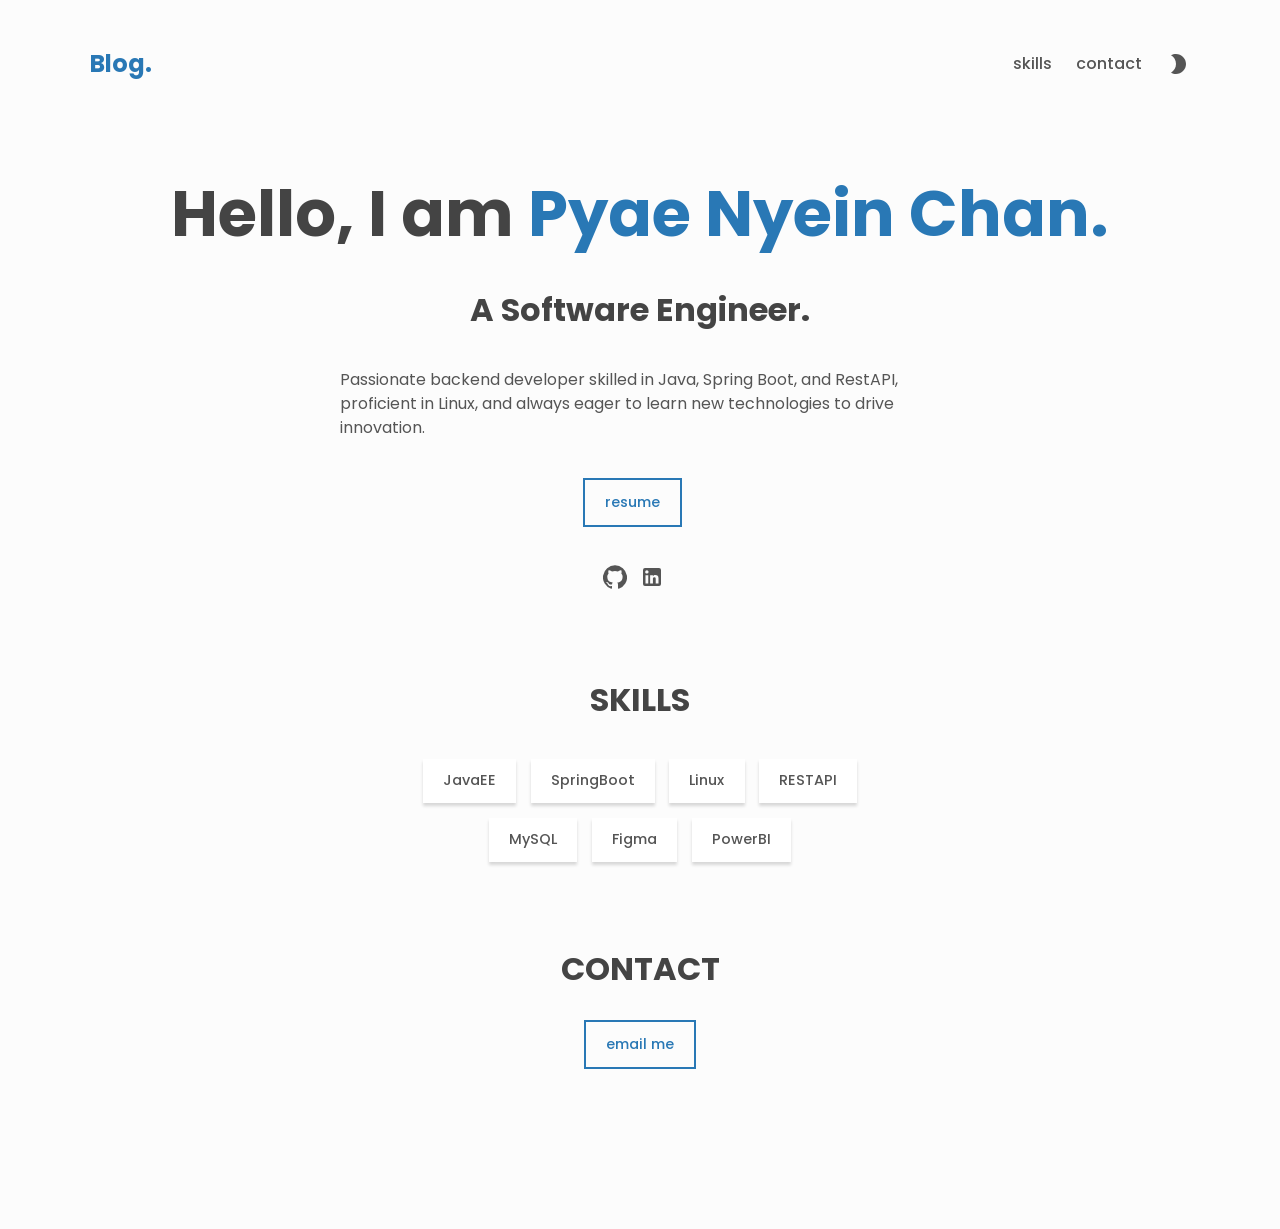
==== index.html @ 9d245ea5 "Updates" ====
<!doctype html><html lang="en"><head><meta charset="utf-8"/><meta name="viewport" content="width=device-width,initial-scale=1"/><meta name="description" content="Portfolio"/><link rel="preconnect" href="https://fonts.googleapis.com"><link rel="preconnect" href="https://fonts.gstatic.com" crossorigin><link href="https://fonts.googleapis.com/css2?family=Poppins:wght@400;500;700&display=swap" rel="stylesheet"><title>Pyae Nyein Chan</title><script defer="defer" src="/static/js/main.9ec5fd4c.js"></script><link href="/static/css/main.5bf907b4.css" rel="stylesheet"></head><body><noscript>You need to enable JavaScript to run this app.</noscript><div id="root"></div></body></html>
---- static/css/main.5bf907b4.css ----
.nav__list{display:flex;margin-right:1.5em}.nav__list-item{margin-left:1.5em}.app .nav__hamburger{display:none}.nav__theme{margin-top:.4em}@media (max-width:600px){.nav__list{align-items:center;display:none;flex-direction:column;height:100%;inset:0;justify-content:center;position:fixed;width:100%;z-index:2}.nav__list-item{margin:.5em 0}.app .nav__hamburger{display:flex;margin-left:.8em;z-index:2}}.header{height:8em;justify-content:space-between;margin:0 auto;max-width:1100px;width:95%}@media (max-width:600px){.header{height:6em}}.about{flex-direction:column;margin-top:3em}.about__name{color:var(--clr-primary)}.about__role{margin-top:1.2em}.about__desc{font-size:1rem;max-width:600px}.about__contact,.about__desc{margin-top:2.4em}.about .link--icon{margin-right:.8em}.about .btn--outline{margin-right:1em}@media (max-width:600px){.app .about{align-items:flex-start;margin-top:2em}}.project{box-shadow:var(--shadow);margin:0 auto;padding:2em;text-align:center;transition:transform .2s linear}.project:hover{transform:translateY(-7px)}.project__description{margin-top:1em}.project__stack{display:flex;flex-wrap:wrap;justify-content:center;margin:1.2em 0}.project__stack-item{color:var(--clr-fg-alt);font-size:.8rem;font-weight:500;margin:.5em}.project .link--icon{margin-left:.5em}.projects__grid{grid-gap:2em;display:grid;grid-template-columns:repeat(auto-fit,minmax(18em,1fr));margin:0 auto;max-width:1100px}.skills__list{display:flex;flex-wrap:wrap;justify-content:center;margin:0 auto;max-width:450px;width:95%}.skills__list-item{margin:.5em}.scroll-top{background-color:initial;bottom:2em;position:fixed;right:4em}@media (max-width:900px){.scroll-top{display:none}}.contact{flex-direction:column}.footer{margin-top:4em;padding:3em 0;text-align:center}.footer__link{color:var(--clr-fg);font-size:.9rem;font-weight:600}@media (max-width:600px){.footer{margin-top:3em;padding:2em}}.app{background-color:var(--clr-bg);color:var(--clr-fg);font-family:Poppins,sans-serif;line-height:1.5}.light{--clr-bg:#fcfcfc;--clr-bg-alt:#fff;--clr-fg:#555;--clr-fg-alt:#444;--clr-primary:#2978b5;--shadow:#64646f33 0px 7px 29px 0px}.dark{--clr-bg:#212123;--clr-bg-alt:#2a2f4c;--clr-fg:#fff;--clr-fg-alt:#fff;--clr-primary:#bebebe;--shadow:#00000029 0px 10px 36px 0px,#0000000f 0px 0px 0px 1px}main{margin:0 auto;max-width:1100px;width:95%}.section{margin-top:5em}.section__title{margin-bottom:1em;text-align:center;text-transform:uppercase}.center{align-items:center;display:flex}.link{padding:0 0 .3em;position:relative}.link,.link:hover{color:var(--clr-primary)}.link:before{background-color:var(--clr-primary);bottom:0;content:"";display:inline;height:.2em;position:absolute;transition:width .2s ease-in;width:0}.link:focus:before,.link:hover:before{width:100%}.link--nav{font-weight:500;text-transform:lowercase}.link--icon,.link--nav{color:var(--clr-fg)}.btn{cursor:pointer;display:block;font-size:.9rem;font-weight:500;padding:.8em 1.4em;text-transform:lowercase;transition:transform .2s ease-in-out}.btn--outline{border:2px solid var(--clr-primary);color:var(--clr-primary);overflow:hidden;position:relative;z-index:1}.btn--outline:focus,.btn--outline:hover{color:var(--clr-bg)}.btn--outline:before{background-color:var(--clr-primary);bottom:0;content:"";left:0;position:absolute;right:100%;top:0;transition:right .2s ease-in-out;z-index:-1}.btn--outline:focus:before,.btn--outline:hover:before{right:0}.btn--plain{background-color:var(--clr-bg-alt);border:0;box-shadow:0 3px 3px 0 #00000026;text-transform:none}.btn--plain:hover{transform:translateY(-4px)}.btn--icon{padding:0}.btn--icon:focus,.btn--icon:hover{color:var(--clr-primary)}.btn--icon:active{transform:translateY(-5px)}@media (max-width:600px){.section{margin-top:4em}}*{background-color:inherit;border:0;box-shadow:none;box-sizing:border-box;color:inherit;font-family:inherit;font-size:inherit;margin:0;outline:0;padding:0}html{scroll-behavior:smooth}h1,h2,h3,h4{color:var(--clr-fg-alt);line-height:1.2}h1{font-size:4rem}h2{font-size:2rem}h3{font-size:1.5rem}h4{font-size:1.3rem}ul{list-style-type:none}a{text-decoration:none}button{cursor:pointer}@media (max-width:900px){h1{font-size:2.6rem}}
/*# sourceMappingURL=main.5bf907b4.css.map*/
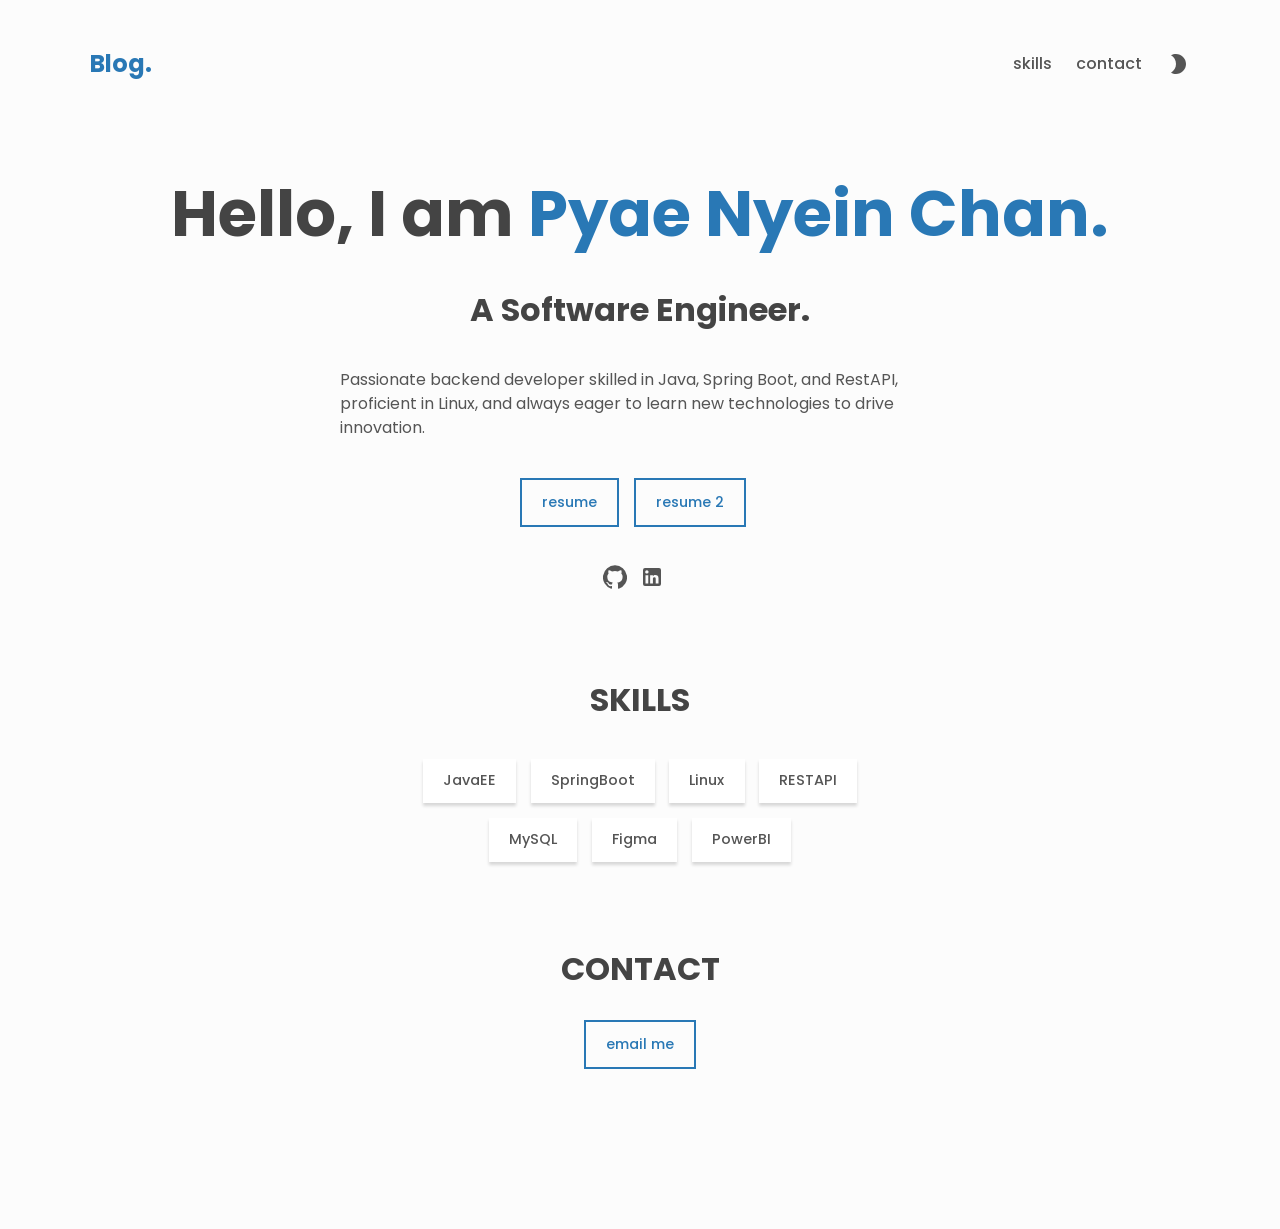
==== commit d0d70729: "Updates" ====
--- a/index.html
+++ b/index.html
@@ -1 +1 @@
-<!doctype html><html lang="en"><head><meta charset="utf-8"/><meta name="viewport" content="width=device-width,initial-scale=1"/><meta name="description" content="Portfolio"/><link rel="preconnect" href="https://fonts.googleapis.com"><link rel="preconnect" href="https://fonts.gstatic.com" crossorigin><link href="https://fonts.googleapis.com/css2?family=Poppins:wght@400;500;700&display=swap" rel="stylesheet"><title>Pyae Nyein Chan</title><script defer="defer" src="/static/js/main.9ec5fd4c.js"></script><link href="/static/css/main.5bf907b4.css" rel="stylesheet"></head><body><noscript>You need to enable JavaScript to run this app.</noscript><div id="root"></div></body></html>+<!doctype html><html lang="en"><head><meta charset="utf-8"/><meta name="viewport" content="width=device-width,initial-scale=1"/><meta name="description" content="Portfolio"/><link rel="preconnect" href="https://fonts.googleapis.com"><link rel="preconnect" href="https://fonts.gstatic.com" crossorigin><link href="https://fonts.googleapis.com/css2?family=Poppins:wght@400;500;700&display=swap" rel="stylesheet"><title>Pyae Nyein Chan</title><script defer="defer" src="/static/js/main.dd4f4005.js"></script><link href="/static/css/main.5bf907b4.css" rel="stylesheet"></head><body><noscript>You need to enable JavaScript to run this app.</noscript><div id="root"></div></body></html>
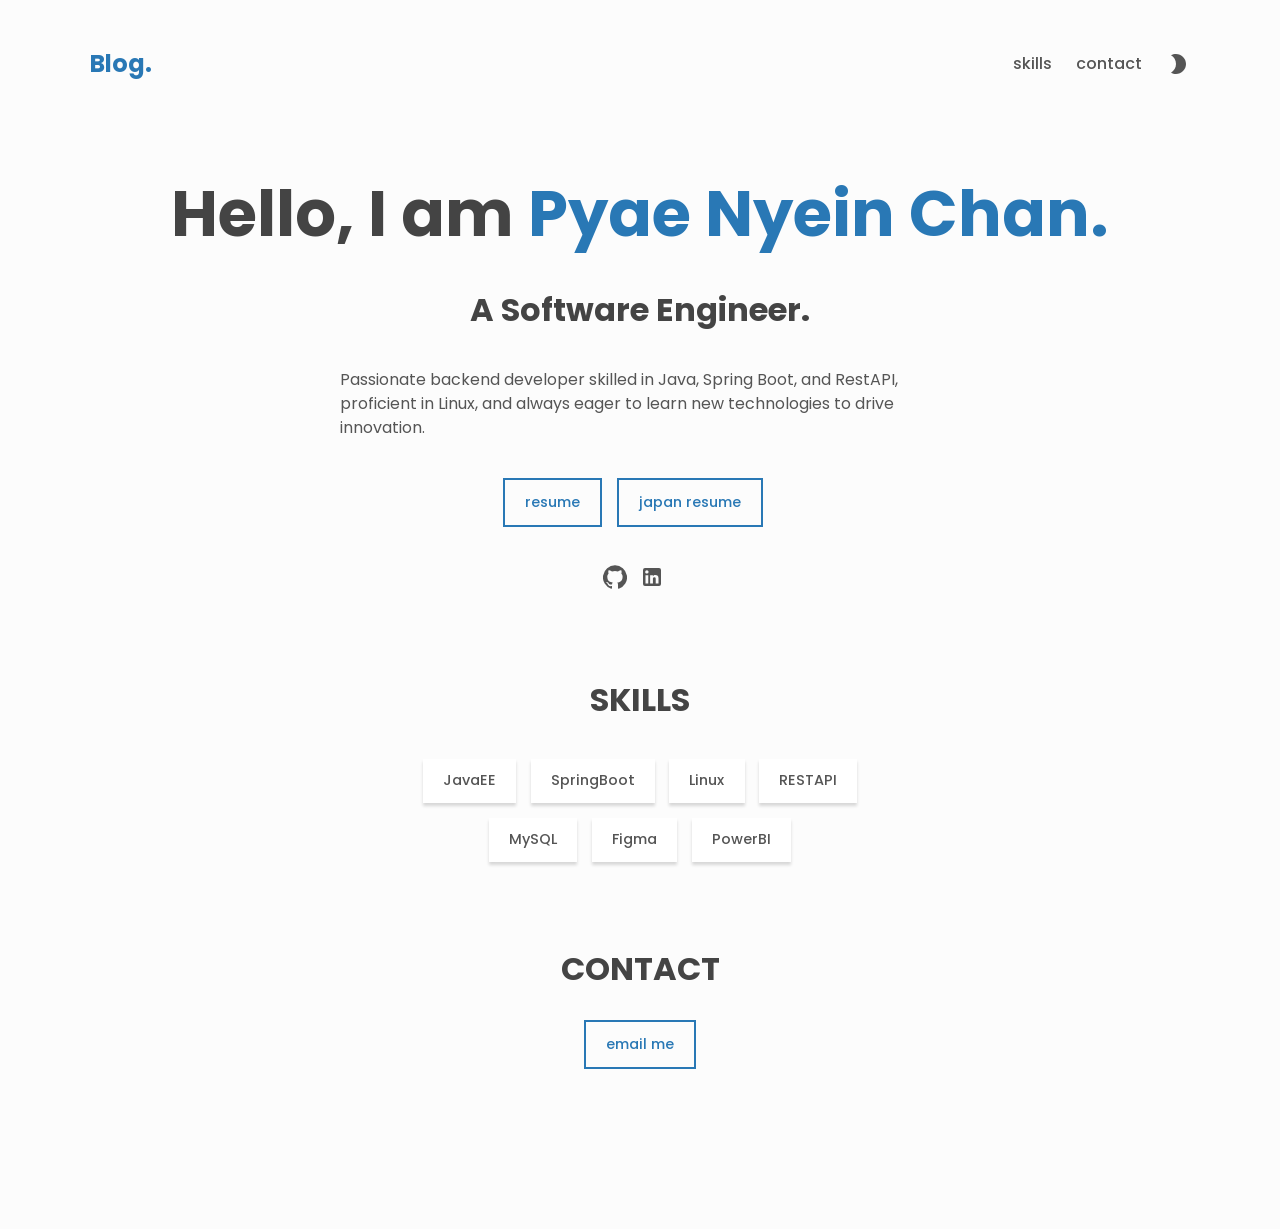
==== commit e61d93dd: "Updates" ====
--- a/index.html
+++ b/index.html
@@ -1 +1 @@
-<!doctype html><html lang="en"><head><meta charset="utf-8"/><meta name="viewport" content="width=device-width,initial-scale=1"/><meta name="description" content="Portfolio"/><link rel="preconnect" href="https://fonts.googleapis.com"><link rel="preconnect" href="https://fonts.gstatic.com" crossorigin><link href="https://fonts.googleapis.com/css2?family=Poppins:wght@400;500;700&display=swap" rel="stylesheet"><title>Pyae Nyein Chan</title><script defer="defer" src="/static/js/main.dd4f4005.js"></script><link href="/static/css/main.5bf907b4.css" rel="stylesheet"></head><body><noscript>You need to enable JavaScript to run this app.</noscript><div id="root"></div></body></html>+<!doctype html><html lang="en"><head><meta charset="utf-8"/><meta name="viewport" content="width=device-width,initial-scale=1"/><meta name="description" content="Portfolio"/><link rel="preconnect" href="https://fonts.googleapis.com"><link rel="preconnect" href="https://fonts.gstatic.com" crossorigin><link href="https://fonts.googleapis.com/css2?family=Poppins:wght@400;500;700&display=swap" rel="stylesheet"><title>Pyae Nyein Chan</title><script defer="defer" src="/static/js/main.c9d7d232.js"></script><link href="/static/css/main.5bf907b4.css" rel="stylesheet"></head><body><noscript>You need to enable JavaScript to run this app.</noscript><div id="root"></div></body></html>
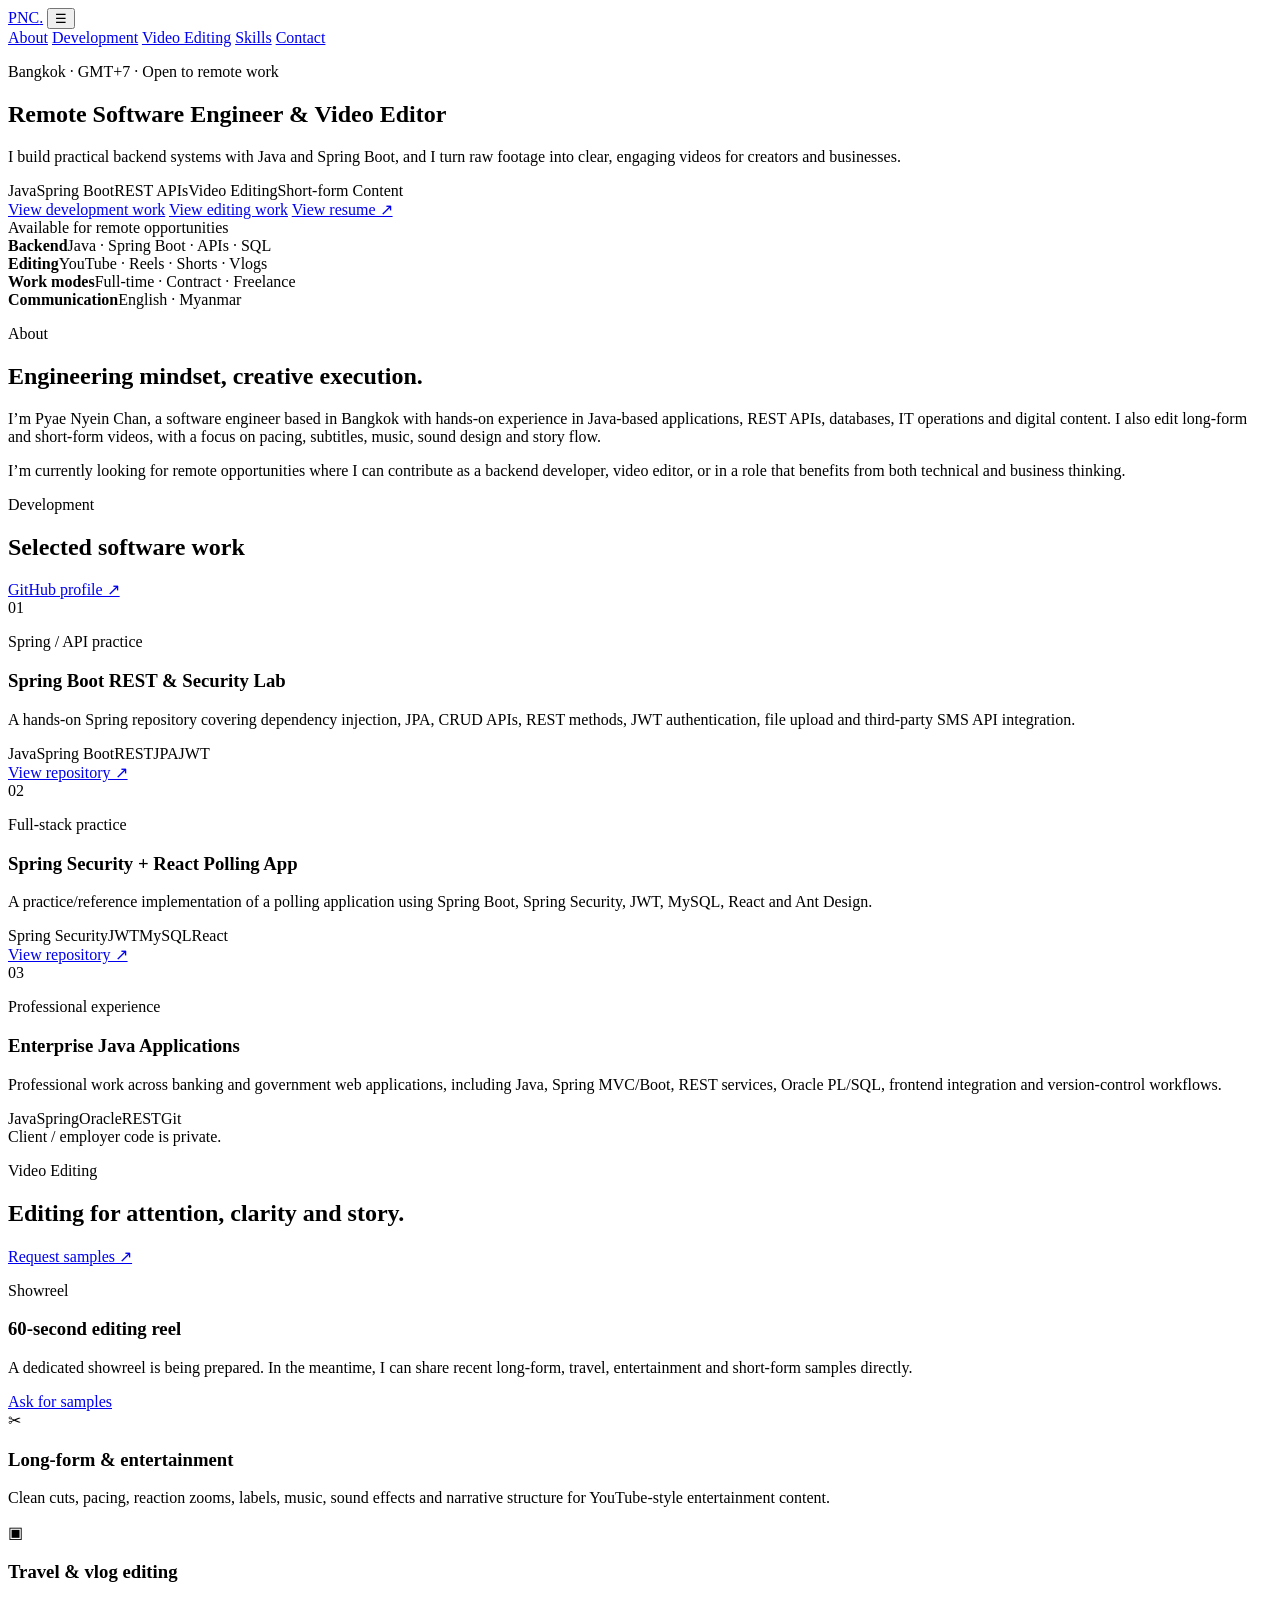
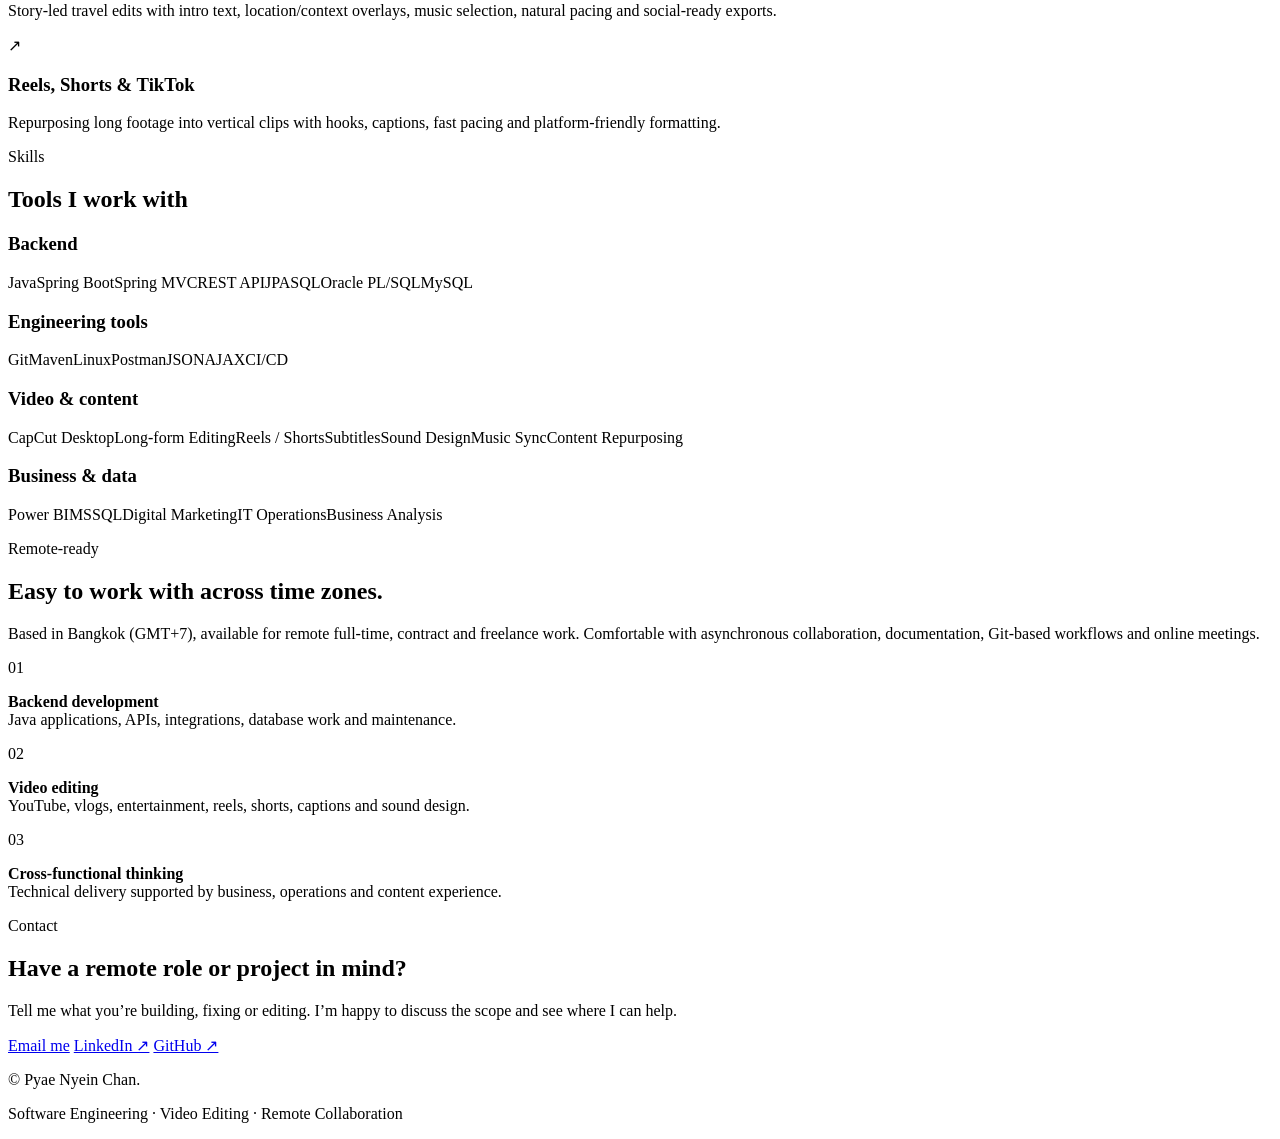
==== commit d6054928: "Build Portfolio V2 structure" ====
--- a/index.html
+++ b/index.html
@@ -1 +1,233 @@
-<!doctype html><html lang="en"><head><meta charset="utf-8"/><meta name="viewport" content="width=device-width,initial-scale=1"/><meta name="description" content="Portfolio"/><link rel="preconnect" href="https://fonts.googleapis.com"><link rel="preconnect" href="https://fonts.gstatic.com" crossorigin><link href="https://fonts.googleapis.com/css2?family=Poppins:wght@400;500;700&display=swap" rel="stylesheet"><title>Pyae Nyein Chan</title><script defer="defer" src="/static/js/main.c9d7d232.js"></script><link href="/static/css/main.5bf907b4.css" rel="stylesheet"></head><body><noscript>You need to enable JavaScript to run this app.</noscript><div id="root"></div></body></html>+<!doctype html>
+<html lang="en">
+<head>
+  <meta charset="utf-8" />
+  <meta name="viewport" content="width=device-width, initial-scale=1" />
+  <meta name="theme-color" content="#0b1020" />
+  <meta name="description" content="Pyae Nyein Chan — Remote Software Engineer and Video Editor specializing in Java, Spring Boot, REST APIs, backend development, YouTube videos, reels and short-form content." />
+  <meta name="keywords" content="Pyae Nyein Chan, Java Developer, Spring Boot, REST API, Backend Developer, Video Editor, Remote Software Engineer, Bangkok" />
+  <meta name="author" content="Pyae Nyein Chan" />
+  <meta property="og:title" content="Pyae Nyein Chan | Remote Software Engineer & Video Editor" />
+  <meta property="og:description" content="Java, Spring Boot, REST APIs and video editing for remote teams, businesses and creators." />
+  <meta property="og:type" content="website" />
+  <meta property="og:url" content="https://pyaenyeinchan.github.io/" />
+  <meta name="twitter:card" content="summary" />
+  <title>Pyae Nyein Chan | Software Engineer & Video Editor</title>
+  <link rel="preconnect" href="https://fonts.googleapis.com" />
+  <link rel="preconnect" href="https://fonts.gstatic.com" crossorigin />
+  <link href="https://fonts.googleapis.com/css2?family=Inter:wght@400;500;600;700;800&display=swap" rel="stylesheet" />
+  <link rel="stylesheet" href="styles.css" />
+  <script type="application/ld+json">
+  {
+    "@context": "https://schema.org",
+    "@type": "Person",
+    "name": "Pyae Nyein Chan",
+    "url": "https://pyaenyeinchan.github.io/",
+    "jobTitle": "Software Engineer and Video Editor",
+    "sameAs": [
+      "https://www.linkedin.com/in/pyaenyeinchan",
+      "https://github.com/pyaenyeinchan"
+    ],
+    "knowsAbout": ["Java", "Spring Boot", "REST API", "Backend Development", "Video Editing"]
+  }
+  </script>
+</head>
+<body>
+  <header class="site-header">
+    <div class="container nav-wrap">
+      <a class="brand" href="#top" aria-label="Pyae Nyein Chan home">PNC<span>.</span></a>
+      <button class="menu-button" id="menuButton" aria-label="Open navigation" aria-expanded="false">☰</button>
+      <nav class="nav" id="nav">
+        <a href="#about">About</a>
+        <a href="#development">Development</a>
+        <a href="#video">Video Editing</a>
+        <a href="#skills">Skills</a>
+        <a href="#contact">Contact</a>
+      </nav>
+    </div>
+  </header>
+
+  <main id="top">
+    <section class="hero section">
+      <div class="container hero-grid">
+        <div>
+          <p class="eyebrow">Bangkok · GMT+7 · Open to remote work</p>
+          <h1>Remote Software Engineer <span>&amp; Video Editor</span></h1>
+          <p class="hero-copy">I build practical backend systems with Java and Spring Boot, and I turn raw footage into clear, engaging videos for creators and businesses.</p>
+          <div class="hero-tags" aria-label="Core skills">
+            <span>Java</span><span>Spring Boot</span><span>REST APIs</span><span>Video Editing</span><span>Short-form Content</span>
+          </div>
+          <div class="actions">
+            <a class="btn btn-primary" href="#development">View development work</a>
+            <a class="btn btn-secondary" href="#video">View editing work</a>
+            <a class="btn btn-ghost" href="https://drive.google.com/file/d/1lWsnVQkc0dDXH1TyvcfVsd8T-9ua2sts/view?usp=sharing" target="_blank" rel="noreferrer">View resume ↗</a>
+          </div>
+        </div>
+        <aside class="hero-card" aria-label="Availability summary">
+          <div class="status"><span class="status-dot"></span> Available for remote opportunities</div>
+          <div class="metric"><strong>Backend</strong><span>Java · Spring Boot · APIs · SQL</span></div>
+          <div class="metric"><strong>Editing</strong><span>YouTube · Reels · Shorts · Vlogs</span></div>
+          <div class="metric"><strong>Work modes</strong><span>Full-time · Contract · Freelance</span></div>
+          <div class="metric"><strong>Communication</strong><span>English · Myanmar</span></div>
+        </aside>
+      </div>
+    </section>
+
+    <section class="section" id="about">
+      <div class="container split">
+        <div>
+          <p class="section-kicker">About</p>
+          <h2>Engineering mindset, creative execution.</h2>
+        </div>
+        <div class="prose">
+          <p>I’m Pyae Nyein Chan, a software engineer based in Bangkok with hands-on experience in Java-based applications, REST APIs, databases, IT operations and digital content. I also edit long-form and short-form videos, with a focus on pacing, subtitles, music, sound design and story flow.</p>
+          <p>I’m currently looking for remote opportunities where I can contribute as a backend developer, video editor, or in a role that benefits from both technical and business thinking.</p>
+        </div>
+      </div>
+    </section>
+
+    <section class="section section-alt" id="development">
+      <div class="container">
+        <div class="section-head">
+          <div>
+            <p class="section-kicker">Development</p>
+            <h2>Selected software work</h2>
+          </div>
+          <a class="text-link" href="https://github.com/pyaenyeinchan" target="_blank" rel="noreferrer">GitHub profile ↗</a>
+        </div>
+        <div class="cards cards-3">
+          <article class="card project-card">
+            <div class="card-number">01</div>
+            <p class="card-label">Spring / API practice</p>
+            <h3>Spring Boot REST & Security Lab</h3>
+            <p>A hands-on Spring repository covering dependency injection, JPA, CRUD APIs, REST methods, JWT authentication, file upload and third-party SMS API integration.</p>
+            <div class="chips"><span>Java</span><span>Spring Boot</span><span>REST</span><span>JPA</span><span>JWT</span></div>
+            <a class="card-link" href="https://github.com/PyaeNyeinChan/WFH_Springproject" target="_blank" rel="noreferrer">View repository ↗</a>
+          </article>
+
+          <article class="card project-card">
+            <div class="card-number">02</div>
+            <p class="card-label">Full-stack practice</p>
+            <h3>Spring Security + React Polling App</h3>
+            <p>A practice/reference implementation of a polling application using Spring Boot, Spring Security, JWT, MySQL, React and Ant Design.</p>
+            <div class="chips"><span>Spring Security</span><span>JWT</span><span>MySQL</span><span>React</span></div>
+            <a class="card-link" href="https://github.com/PyaeNyeinChan/spring-security-react-ant-design-polls-app" target="_blank" rel="noreferrer">View repository ↗</a>
+          </article>
+
+          <article class="card project-card featured-card">
+            <div class="card-number">03</div>
+            <p class="card-label">Professional experience</p>
+            <h3>Enterprise Java Applications</h3>
+            <p>Professional work across banking and government web applications, including Java, Spring MVC/Boot, REST services, Oracle PL/SQL, frontend integration and version-control workflows.</p>
+            <div class="chips"><span>Java</span><span>Spring</span><span>Oracle</span><span>REST</span><span>Git</span></div>
+            <span class="card-note">Client / employer code is private.</span>
+          </article>
+        </div>
+      </div>
+    </section>
+
+    <section class="section" id="video">
+      <div class="container">
+        <div class="section-head">
+          <div>
+            <p class="section-kicker">Video Editing</p>
+            <h2>Editing for attention, clarity and story.</h2>
+          </div>
+          <a class="text-link" href="mailto:pyaenyeinchan97@mail.com?subject=Video%20Editing%20Samples">Request samples ↗</a>
+        </div>
+
+        <div class="showreel-banner">
+          <div>
+            <p class="card-label">Showreel</p>
+            <h3>60-second editing reel</h3>
+            <p>A dedicated showreel is being prepared. In the meantime, I can share recent long-form, travel, entertainment and short-form samples directly.</p>
+          </div>
+          <a class="btn btn-secondary" href="mailto:pyaenyeinchan97@mail.com?subject=Showreel%20Request">Ask for samples</a>
+        </div>
+
+        <div class="cards cards-3 video-cards">
+          <article class="card">
+            <div class="icon-box">✂</div>
+            <h3>Long-form & entertainment</h3>
+            <p>Clean cuts, pacing, reaction zooms, labels, music, sound effects and narrative structure for YouTube-style entertainment content.</p>
+          </article>
+          <article class="card">
+            <div class="icon-box">▣</div>
+            <h3>Travel & vlog editing</h3>
+            <p>Story-led travel edits with intro text, location/context overlays, music selection, natural pacing and social-ready exports.</p>
+          </article>
+          <article class="card">
+            <div class="icon-box">↗</div>
+            <h3>Reels, Shorts & TikTok</h3>
+            <p>Repurposing long footage into vertical clips with hooks, captions, fast pacing and platform-friendly formatting.</p>
+          </article>
+        </div>
+      </div>
+    </section>
+
+    <section class="section section-alt" id="skills">
+      <div class="container">
+        <p class="section-kicker">Skills</p>
+        <h2>Tools I work with</h2>
+        <div class="skill-grid">
+          <div class="skill-group">
+            <h3>Backend</h3>
+            <div class="skill-list"><span>Java</span><span>Spring Boot</span><span>Spring MVC</span><span>REST API</span><span>JPA</span><span>SQL</span><span>Oracle PL/SQL</span><span>MySQL</span></div>
+          </div>
+          <div class="skill-group">
+            <h3>Engineering tools</h3>
+            <div class="skill-list"><span>Git</span><span>Maven</span><span>Linux</span><span>Postman</span><span>JSON</span><span>AJAX</span><span>CI/CD</span></div>
+          </div>
+          <div class="skill-group">
+            <h3>Video & content</h3>
+            <div class="skill-list"><span>CapCut Desktop</span><span>Long-form Editing</span><span>Reels / Shorts</span><span>Subtitles</span><span>Sound Design</span><span>Music Sync</span><span>Content Repurposing</span></div>
+          </div>
+          <div class="skill-group">
+            <h3>Business & data</h3>
+            <div class="skill-list"><span>Power BI</span><span>MSSQL</span><span>Digital Marketing</span><span>IT Operations</span><span>Business Analysis</span></div>
+          </div>
+        </div>
+      </div>
+    </section>
+
+    <section class="section" id="remote">
+      <div class="container remote-panel">
+        <div>
+          <p class="section-kicker">Remote-ready</p>
+          <h2>Easy to work with across time zones.</h2>
+          <p>Based in Bangkok (GMT+7), available for remote full-time, contract and freelance work. Comfortable with asynchronous collaboration, documentation, Git-based workflows and online meetings.</p>
+        </div>
+        <div class="remote-list">
+          <div><span>01</span><p><strong>Backend development</strong><br />Java applications, APIs, integrations, database work and maintenance.</p></div>
+          <div><span>02</span><p><strong>Video editing</strong><br />YouTube, vlogs, entertainment, reels, shorts, captions and sound design.</p></div>
+          <div><span>03</span><p><strong>Cross-functional thinking</strong><br />Technical delivery supported by business, operations and content experience.</p></div>
+        </div>
+      </div>
+    </section>
+
+    <section class="section contact-section" id="contact">
+      <div class="container contact-wrap">
+        <div>
+          <p class="section-kicker">Contact</p>
+          <h2>Have a remote role or project in mind?</h2>
+          <p>Tell me what you’re building, fixing or editing. I’m happy to discuss the scope and see where I can help.</p>
+        </div>
+        <div class="contact-actions">
+          <a class="btn btn-primary" href="mailto:pyaenyeinchan97@mail.com">Email me</a>
+          <a class="btn btn-secondary" href="https://www.linkedin.com/in/pyaenyeinchan" target="_blank" rel="noreferrer">LinkedIn ↗</a>
+          <a class="btn btn-secondary" href="https://github.com/pyaenyeinchan" target="_blank" rel="noreferrer">GitHub ↗</a>
+        </div>
+      </div>
+    </section>
+  </main>
+
+  <footer>
+    <div class="container footer-wrap">
+      <p>© <span id="year"></span> Pyae Nyein Chan.</p>
+      <p>Software Engineering · Video Editing · Remote Collaboration</p>
+    </div>
+  </footer>
+
+  <script src="script.js"></script>
+</body>
+</html>
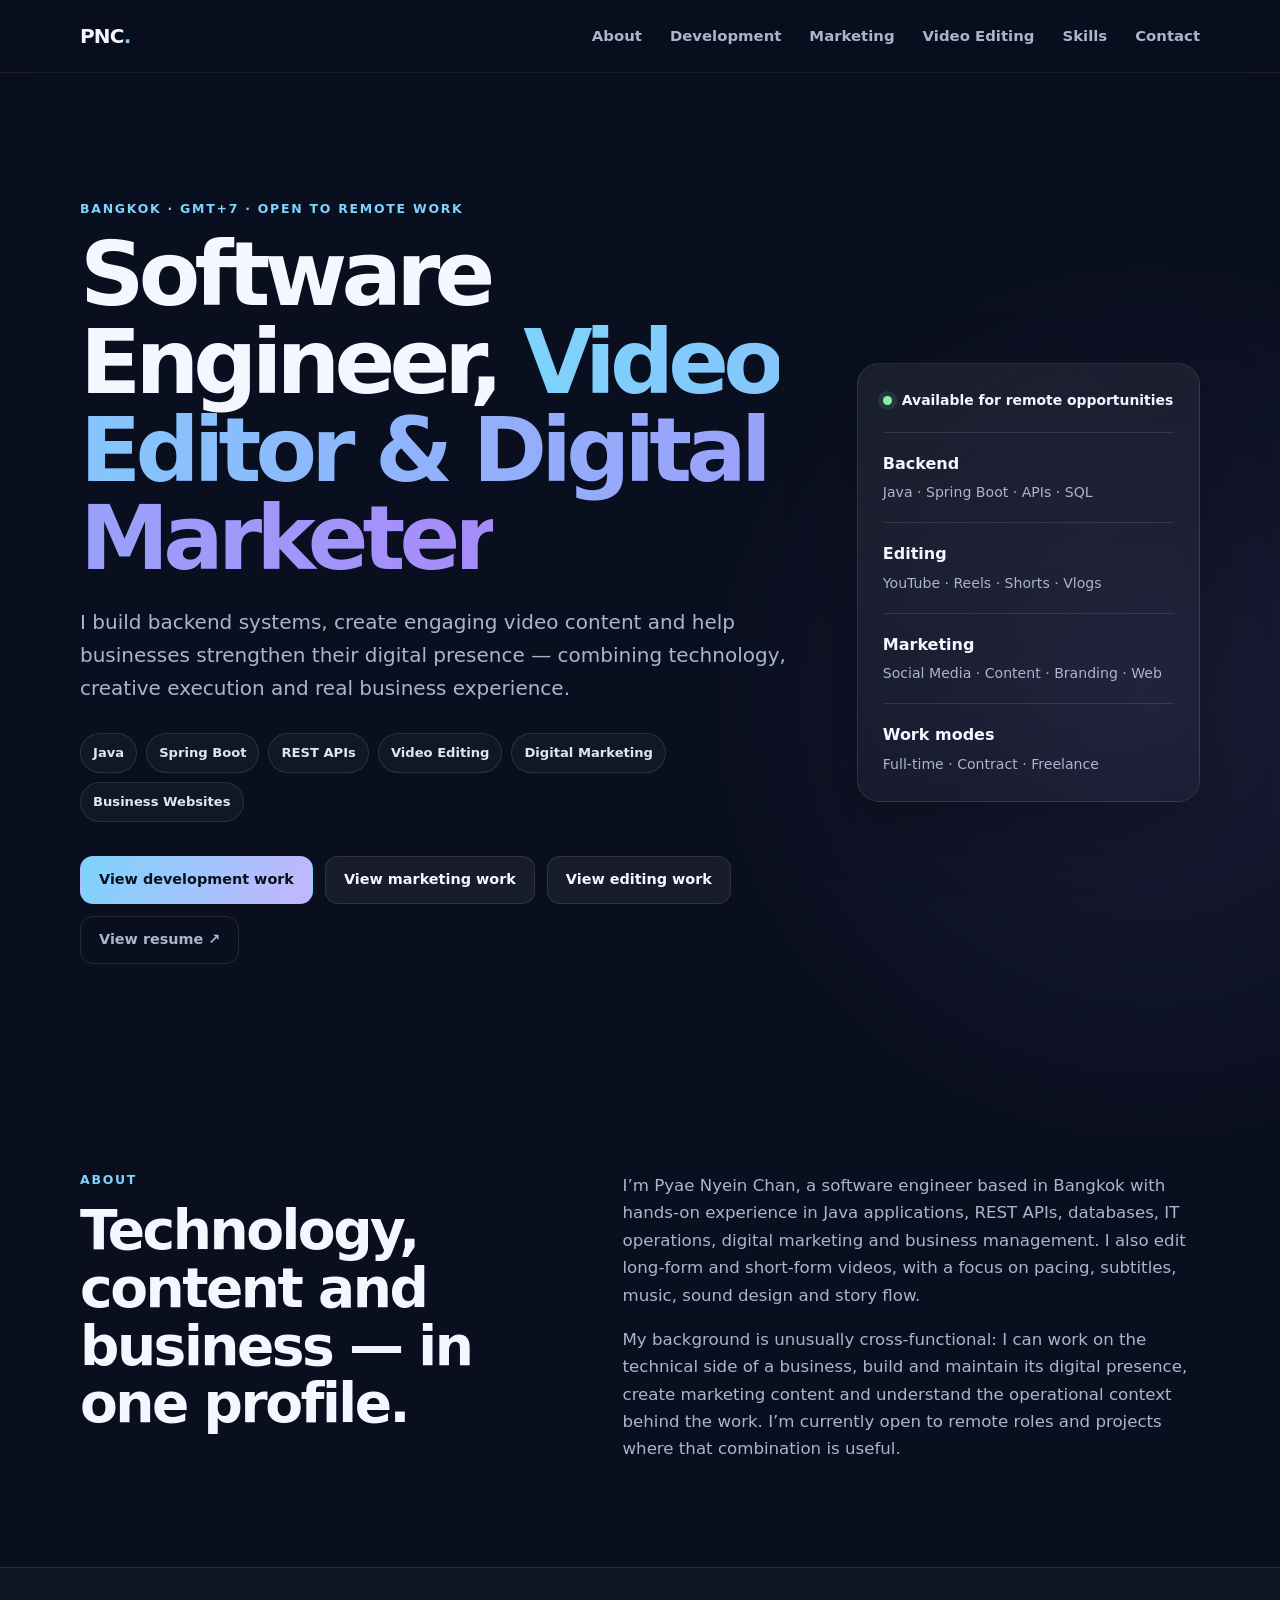
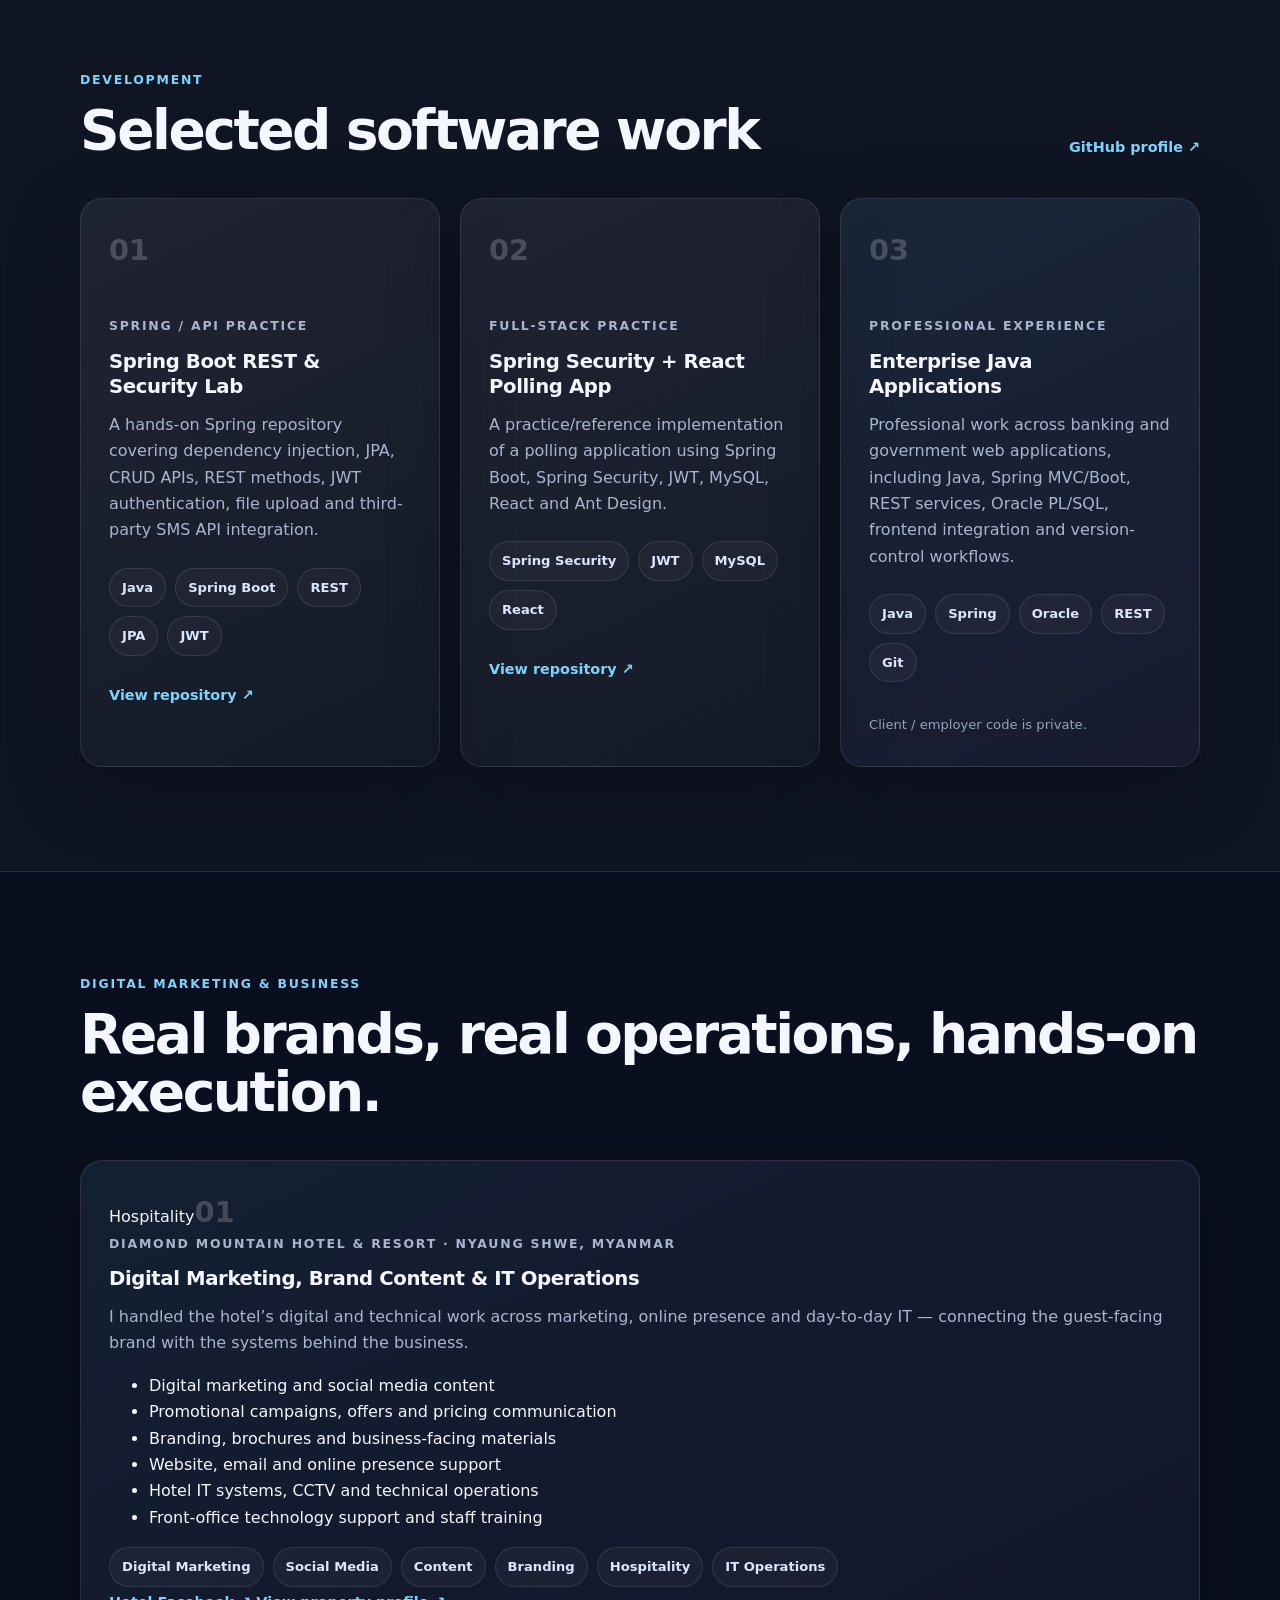
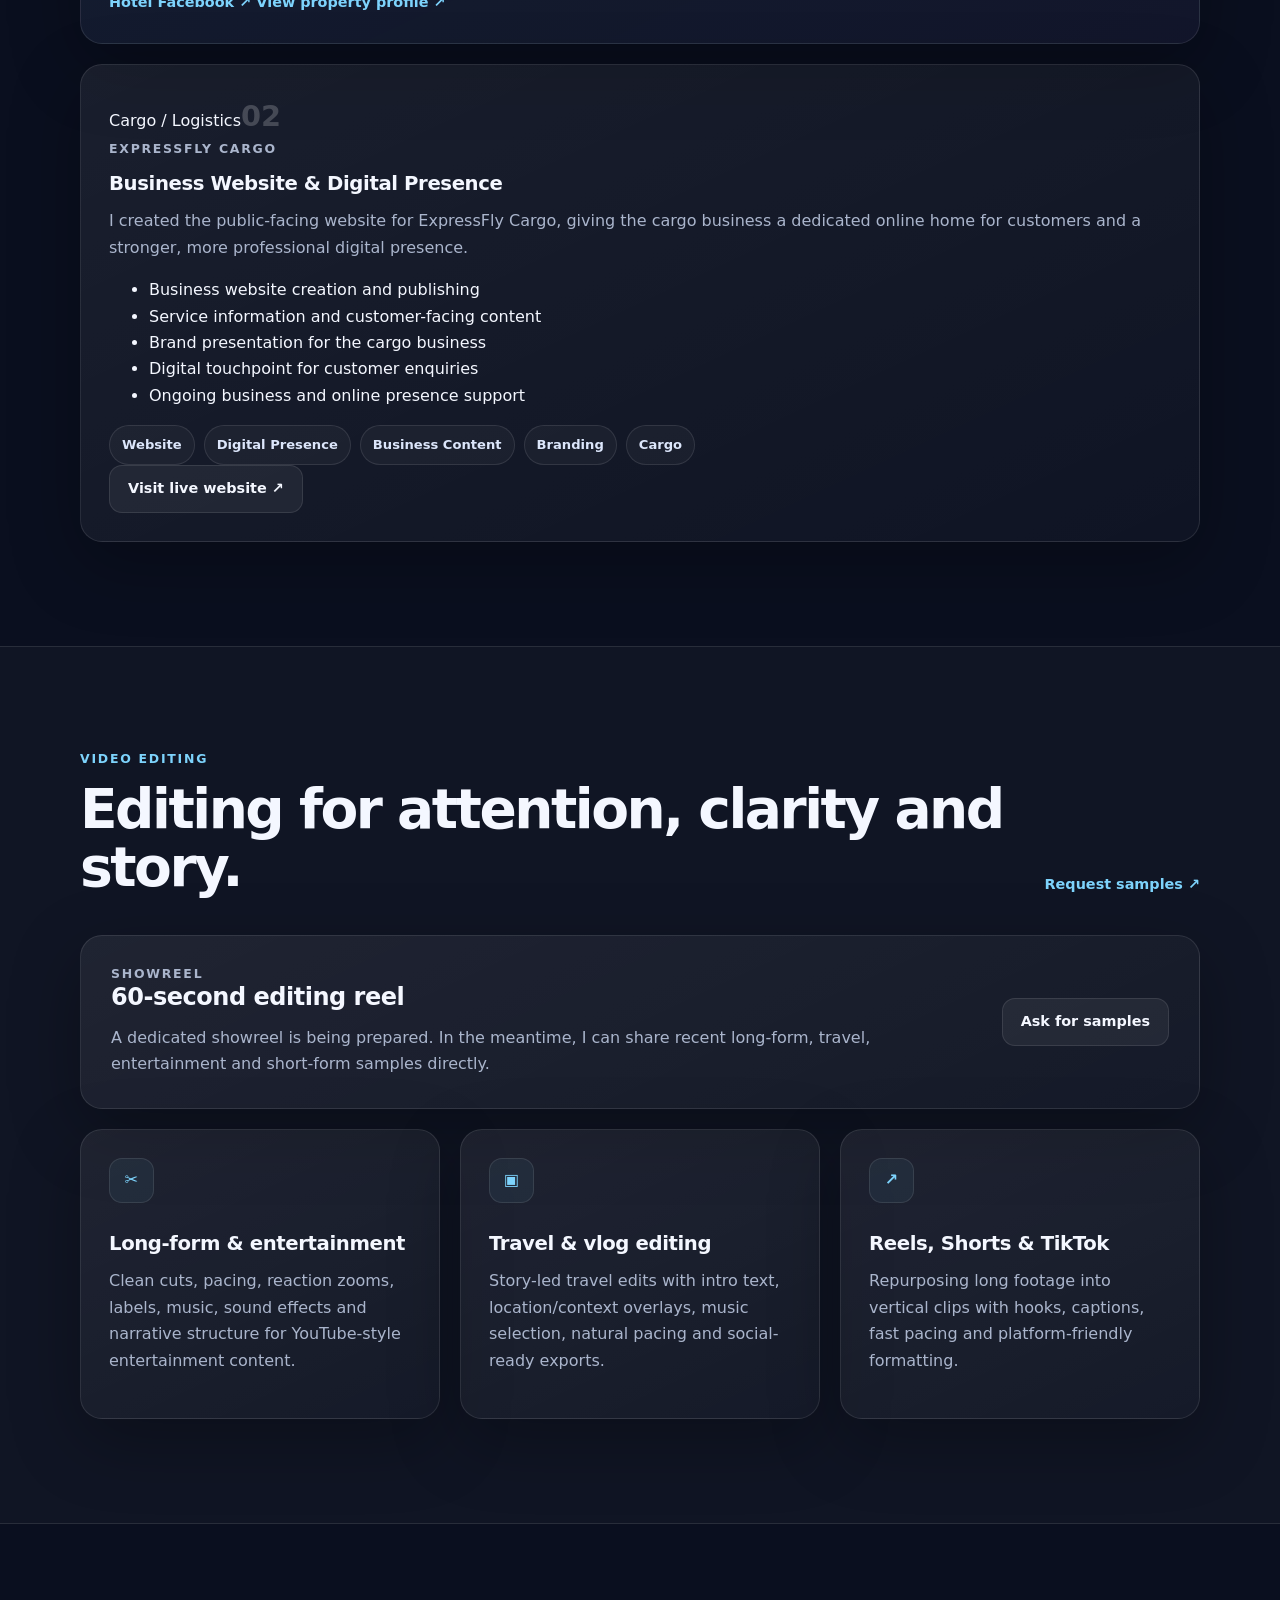
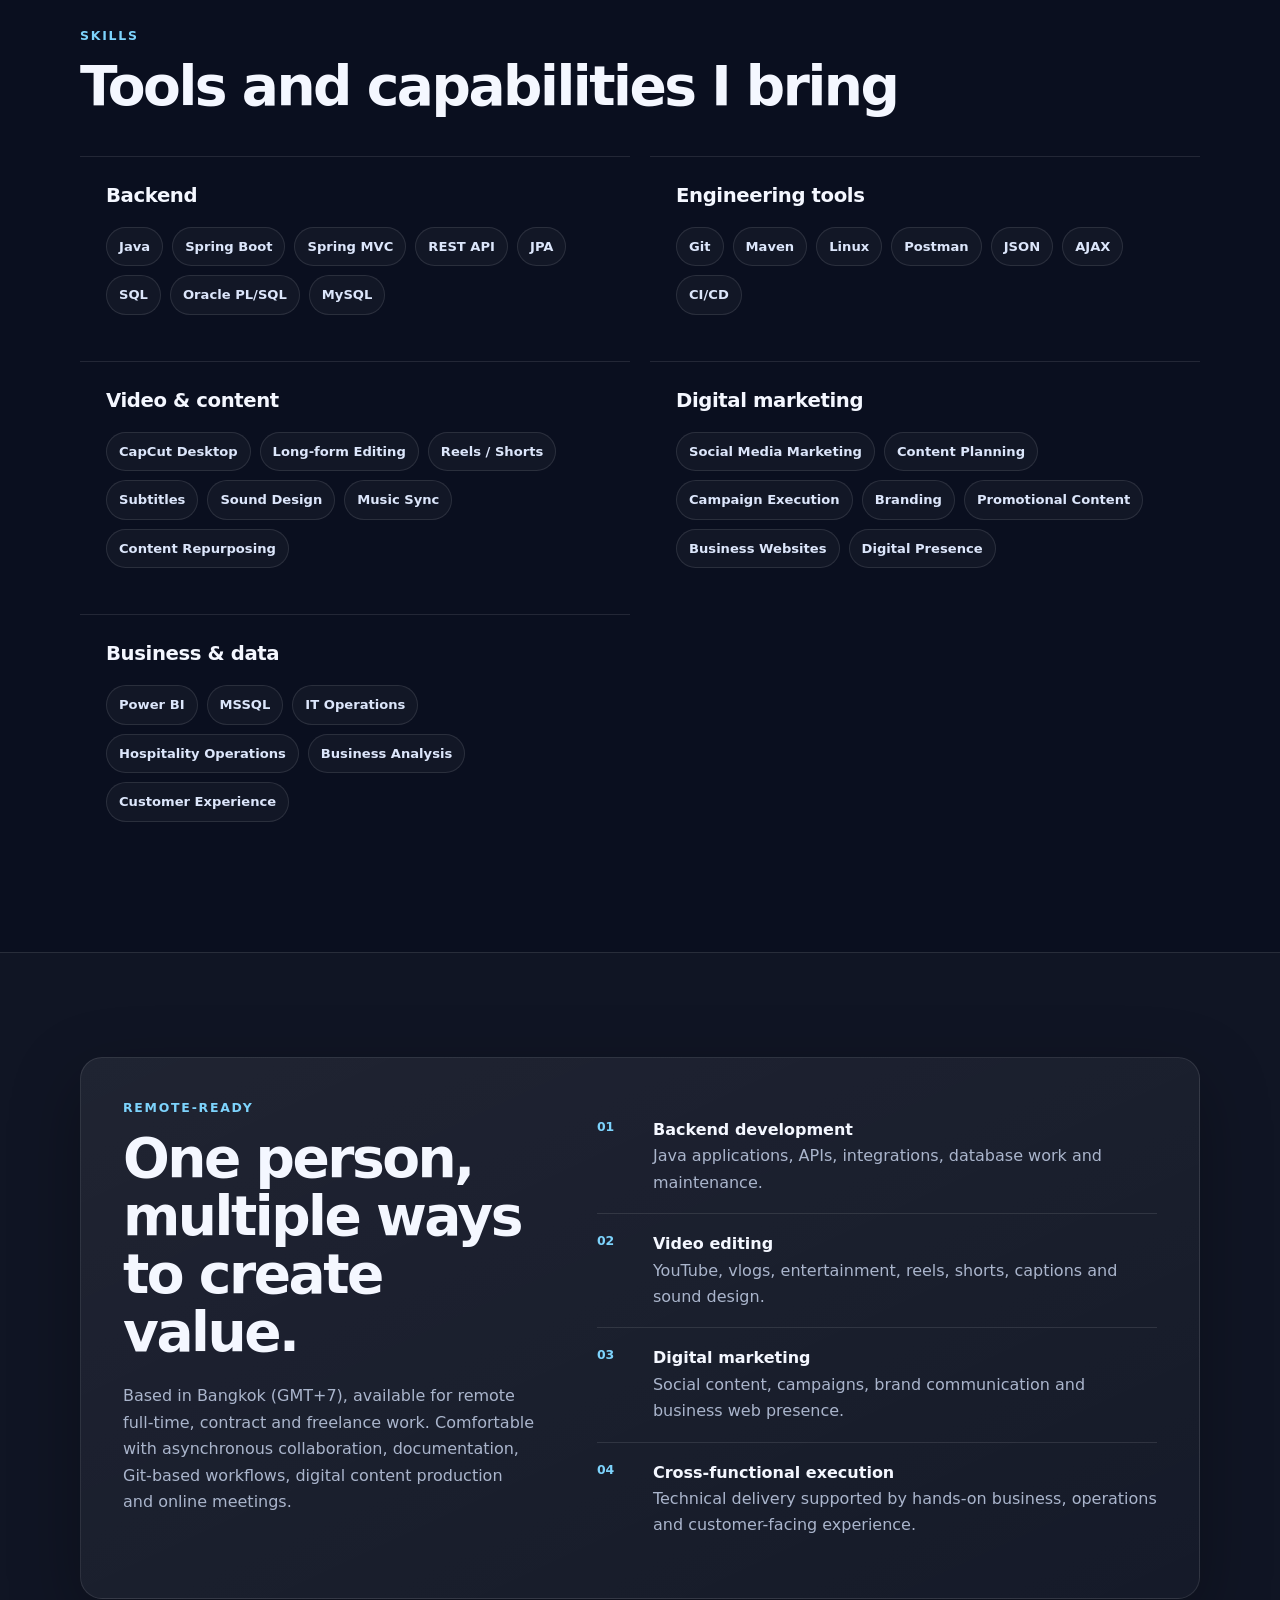
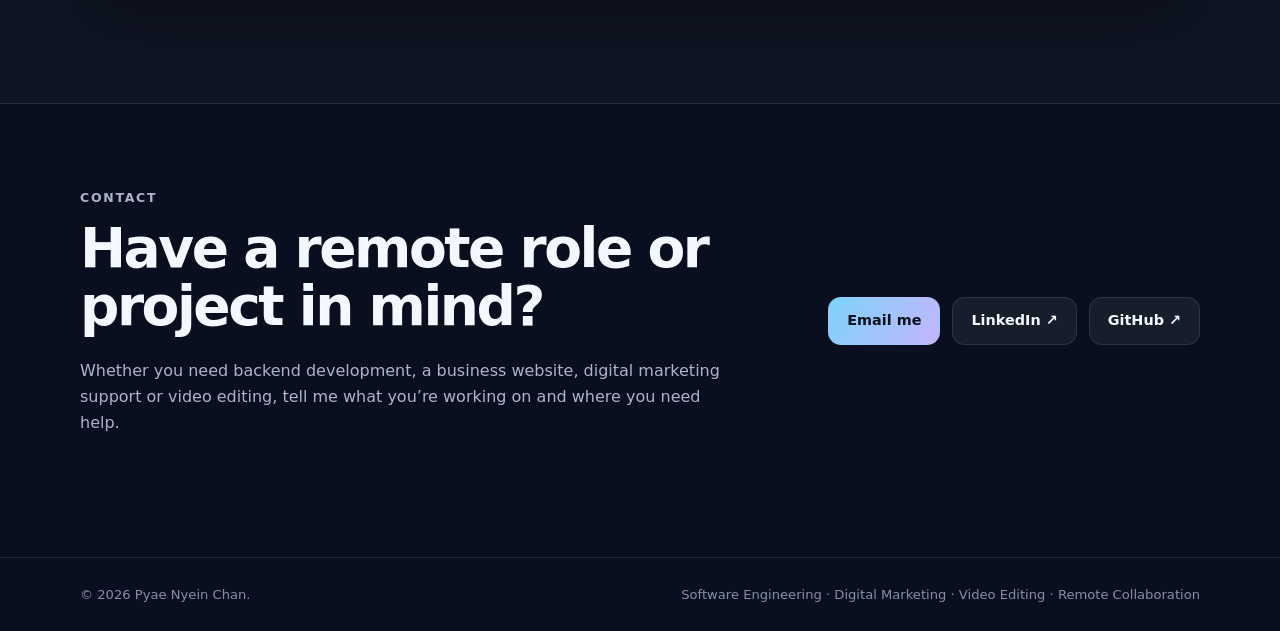
==== commit 0ee33ee1: "Add digital marketing and business case studies" ====
--- a/index.html
+++ b/index.html
@@ -4,15 +4,15 @@
   <meta charset="utf-8" />
   <meta name="viewport" content="width=device-width, initial-scale=1" />
   <meta name="theme-color" content="#0b1020" />
-  <meta name="description" content="Pyae Nyein Chan — Remote Software Engineer and Video Editor specializing in Java, Spring Boot, REST APIs, backend development, YouTube videos, reels and short-form content." />
-  <meta name="keywords" content="Pyae Nyein Chan, Java Developer, Spring Boot, REST API, Backend Developer, Video Editor, Remote Software Engineer, Bangkok" />
+  <meta name="description" content="Pyae Nyein Chan — Remote Software Engineer, Video Editor and Digital Marketer specializing in Java, Spring Boot, REST APIs, video content, business websites and digital marketing." />
+  <meta name="keywords" content="Pyae Nyein Chan, Java Developer, Spring Boot, REST API, Backend Developer, Video Editor, Digital Marketing, Remote Software Engineer, Bangkok" />
   <meta name="author" content="Pyae Nyein Chan" />
-  <meta property="og:title" content="Pyae Nyein Chan | Remote Software Engineer & Video Editor" />
-  <meta property="og:description" content="Java, Spring Boot, REST APIs and video editing for remote teams, businesses and creators." />
+  <meta property="og:title" content="Pyae Nyein Chan | Software Engineer, Video Editor & Digital Marketer" />
+  <meta property="og:description" content="Java, Spring Boot, REST APIs, video editing and digital marketing for remote teams, businesses and creators." />
   <meta property="og:type" content="website" />
   <meta property="og:url" content="https://pyaenyeinchan.github.io/" />
   <meta name="twitter:card" content="summary" />
-  <title>Pyae Nyein Chan | Software Engineer & Video Editor</title>
+  <title>Pyae Nyein Chan | Software Engineer, Video Editor & Digital Marketer</title>
   <link rel="preconnect" href="https://fonts.googleapis.com" />
   <link rel="preconnect" href="https://fonts.gstatic.com" crossorigin />
   <link href="https://fonts.googleapis.com/css2?family=Inter:wght@400;500;600;700;800&display=swap" rel="stylesheet" />
@@ -23,12 +23,12 @@
     "@type": "Person",
     "name": "Pyae Nyein Chan",
     "url": "https://pyaenyeinchan.github.io/",
-    "jobTitle": "Software Engineer and Video Editor",
+    "jobTitle": "Software Engineer, Video Editor and Digital Marketer",
     "sameAs": [
       "https://www.linkedin.com/in/pyaenyeinchan",
       "https://github.com/pyaenyeinchan"
     ],
-    "knowsAbout": ["Java", "Spring Boot", "REST API", "Backend Development", "Video Editing"]
+    "knowsAbout": ["Java", "Spring Boot", "REST API", "Backend Development", "Video Editing", "Digital Marketing", "Social Media Marketing"]
   }
   </script>
 </head>
@@ -40,6 +40,7 @@
       <nav class="nav" id="nav">
         <a href="#about">About</a>
         <a href="#development">Development</a>
+        <a href="#marketing">Marketing</a>
         <a href="#video">Video Editing</a>
         <a href="#skills">Skills</a>
         <a href="#contact">Contact</a>
@@ -52,13 +53,14 @@
       <div class="container hero-grid">
         <div>
           <p class="eyebrow">Bangkok · GMT+7 · Open to remote work</p>
-          <h1>Remote Software Engineer <span>&amp; Video Editor</span></h1>
-          <p class="hero-copy">I build practical backend systems with Java and Spring Boot, and I turn raw footage into clear, engaging videos for creators and businesses.</p>
+          <h1>Software Engineer, <span>Video Editor &amp; Digital Marketer</span></h1>
+          <p class="hero-copy">I build backend systems, create engaging video content and help businesses strengthen their digital presence — combining technology, creative execution and real business experience.</p>
           <div class="hero-tags" aria-label="Core skills">
-            <span>Java</span><span>Spring Boot</span><span>REST APIs</span><span>Video Editing</span><span>Short-form Content</span>
+            <span>Java</span><span>Spring Boot</span><span>REST APIs</span><span>Video Editing</span><span>Digital Marketing</span><span>Business Websites</span>
           </div>
           <div class="actions">
             <a class="btn btn-primary" href="#development">View development work</a>
+            <a class="btn btn-secondary" href="#marketing">View marketing work</a>
             <a class="btn btn-secondary" href="#video">View editing work</a>
             <a class="btn btn-ghost" href="https://drive.google.com/file/d/1lWsnVQkc0dDXH1TyvcfVsd8T-9ua2sts/view?usp=sharing" target="_blank" rel="noreferrer">View resume ↗</a>
           </div>
@@ -67,8 +69,8 @@
           <div class="status"><span class="status-dot"></span> Available for remote opportunities</div>
           <div class="metric"><strong>Backend</strong><span>Java · Spring Boot · APIs · SQL</span></div>
           <div class="metric"><strong>Editing</strong><span>YouTube · Reels · Shorts · Vlogs</span></div>
+          <div class="metric"><strong>Marketing</strong><span>Social Media · Content · Branding · Web</span></div>
           <div class="metric"><strong>Work modes</strong><span>Full-time · Contract · Freelance</span></div>
-          <div class="metric"><strong>Communication</strong><span>English · Myanmar</span></div>
         </aside>
       </div>
     </section>
@@ -77,11 +79,11 @@
       <div class="container split">
         <div>
           <p class="section-kicker">About</p>
-          <h2>Engineering mindset, creative execution.</h2>
+          <h2>Technology, content and business — in one profile.</h2>
         </div>
         <div class="prose">
-          <p>I’m Pyae Nyein Chan, a software engineer based in Bangkok with hands-on experience in Java-based applications, REST APIs, databases, IT operations and digital content. I also edit long-form and short-form videos, with a focus on pacing, subtitles, music, sound design and story flow.</p>
-          <p>I’m currently looking for remote opportunities where I can contribute as a backend developer, video editor, or in a role that benefits from both technical and business thinking.</p>
+          <p>I’m Pyae Nyein Chan, a software engineer based in Bangkok with hands-on experience in Java applications, REST APIs, databases, IT operations, digital marketing and business management. I also edit long-form and short-form videos, with a focus on pacing, subtitles, music, sound design and story flow.</p>
+          <p>My background is unusually cross-functional: I can work on the technical side of a business, build and maintain its digital presence, create marketing content and understand the operational context behind the work. I’m currently open to remote roles and projects where that combination is useful.</p>
         </div>
       </div>
     </section>
@@ -126,7 +128,58 @@
       </div>
     </section>
 
-    <section class="section" id="video">
+    <section class="section" id="marketing">
+      <div class="container">
+        <div class="section-head">
+          <div>
+            <p class="section-kicker">Digital Marketing & Business</p>
+            <h2>Real brands, real operations, hands-on execution.</h2>
+          </div>
+        </div>
+
+        <div class="cards cards-2 case-studies">
+          <article class="card case-card featured-card">
+            <div class="case-topline"><span class="case-badge">Hospitality</span><span class="card-number compact">01</span></div>
+            <p class="card-label">Diamond Mountain Hotel & Resort · Nyaung Shwe, Myanmar</p>
+            <h3>Digital Marketing, Brand Content & IT Operations</h3>
+            <p>I handled the hotel’s digital and technical work across marketing, online presence and day-to-day IT — connecting the guest-facing brand with the systems behind the business.</p>
+            <ul class="case-list">
+              <li>Digital marketing and social media content</li>
+              <li>Promotional campaigns, offers and pricing communication</li>
+              <li>Branding, brochures and business-facing materials</li>
+              <li>Website, email and online presence support</li>
+              <li>Hotel IT systems, CCTV and technical operations</li>
+              <li>Front-office technology support and staff training</li>
+            </ul>
+            <div class="chips"><span>Digital Marketing</span><span>Social Media</span><span>Content</span><span>Branding</span><span>Hospitality</span><span>IT Operations</span></div>
+            <div class="case-links">
+              <a class="card-link" href="https://www.facebook.com/DiamondMountain.Inle" target="_blank" rel="noreferrer">Hotel Facebook ↗</a>
+              <a class="card-link" href="https://www.tourismmyanmar.org/index.php/about-mtm/members-profiles/tour-operators-members/368-diamond-mountain-hotel-resort" target="_blank" rel="noreferrer">View property profile ↗</a>
+            </div>
+          </article>
+
+          <article class="card case-card">
+            <div class="case-topline"><span class="case-badge">Cargo / Logistics</span><span class="card-number compact">02</span></div>
+            <p class="card-label">ExpressFly Cargo</p>
+            <h3>Business Website & Digital Presence</h3>
+            <p>I created the public-facing website for ExpressFly Cargo, giving the cargo business a dedicated online home for customers and a stronger, more professional digital presence.</p>
+            <ul class="case-list">
+              <li>Business website creation and publishing</li>
+              <li>Service information and customer-facing content</li>
+              <li>Brand presentation for the cargo business</li>
+              <li>Digital touchpoint for customer enquiries</li>
+              <li>Ongoing business and online presence support</li>
+            </ul>
+            <div class="chips"><span>Website</span><span>Digital Presence</span><span>Business Content</span><span>Branding</span><span>Cargo</span></div>
+            <div class="case-links">
+              <a class="btn btn-secondary" href="https://www.expressflycargo.org/" target="_blank" rel="noreferrer">Visit live website ↗</a>
+            </div>
+          </article>
+        </div>
+      </div>
+    </section>
+
+    <section class="section section-alt" id="video">
       <div class="container">
         <div class="section-head">
           <div>
@@ -165,10 +218,10 @@
       </div>
     </section>
 
-    <section class="section section-alt" id="skills">
+    <section class="section" id="skills">
       <div class="container">
         <p class="section-kicker">Skills</p>
-        <h2>Tools I work with</h2>
+        <h2>Tools and capabilities I bring</h2>
         <div class="skill-grid">
           <div class="skill-group">
             <h3>Backend</h3>
@@ -183,24 +236,29 @@
             <div class="skill-list"><span>CapCut Desktop</span><span>Long-form Editing</span><span>Reels / Shorts</span><span>Subtitles</span><span>Sound Design</span><span>Music Sync</span><span>Content Repurposing</span></div>
           </div>
           <div class="skill-group">
+            <h3>Digital marketing</h3>
+            <div class="skill-list"><span>Social Media Marketing</span><span>Content Planning</span><span>Campaign Execution</span><span>Branding</span><span>Promotional Content</span><span>Business Websites</span><span>Digital Presence</span></div>
+          </div>
+          <div class="skill-group">
             <h3>Business & data</h3>
-            <div class="skill-list"><span>Power BI</span><span>MSSQL</span><span>Digital Marketing</span><span>IT Operations</span><span>Business Analysis</span></div>
-          </div>
-        </div>
-      </div>
-    </section>
-
-    <section class="section" id="remote">
+            <div class="skill-list"><span>Power BI</span><span>MSSQL</span><span>IT Operations</span><span>Hospitality Operations</span><span>Business Analysis</span><span>Customer Experience</span></div>
+          </div>
+        </div>
+      </div>
+    </section>
+
+    <section class="section section-alt" id="remote">
       <div class="container remote-panel">
         <div>
           <p class="section-kicker">Remote-ready</p>
-          <h2>Easy to work with across time zones.</h2>
-          <p>Based in Bangkok (GMT+7), available for remote full-time, contract and freelance work. Comfortable with asynchronous collaboration, documentation, Git-based workflows and online meetings.</p>
+          <h2>One person, multiple ways to create value.</h2>
+          <p>Based in Bangkok (GMT+7), available for remote full-time, contract and freelance work. Comfortable with asynchronous collaboration, documentation, Git-based workflows, digital content production and online meetings.</p>
         </div>
         <div class="remote-list">
           <div><span>01</span><p><strong>Backend development</strong><br />Java applications, APIs, integrations, database work and maintenance.</p></div>
           <div><span>02</span><p><strong>Video editing</strong><br />YouTube, vlogs, entertainment, reels, shorts, captions and sound design.</p></div>
-          <div><span>03</span><p><strong>Cross-functional thinking</strong><br />Technical delivery supported by business, operations and content experience.</p></div>
+          <div><span>03</span><p><strong>Digital marketing</strong><br />Social content, campaigns, brand communication and business web presence.</p></div>
+          <div><span>04</span><p><strong>Cross-functional execution</strong><br />Technical delivery supported by hands-on business, operations and customer-facing experience.</p></div>
         </div>
       </div>
     </section>
@@ -210,7 +268,7 @@
         <div>
           <p class="section-kicker">Contact</p>
           <h2>Have a remote role or project in mind?</h2>
-          <p>Tell me what you’re building, fixing or editing. I’m happy to discuss the scope and see where I can help.</p>
+          <p>Whether you need backend development, a business website, digital marketing support or video editing, tell me what you’re working on and where you need help.</p>
         </div>
         <div class="contact-actions">
           <a class="btn btn-primary" href="mailto:pyaenyeinchan97@mail.com">Email me</a>
@@ -224,7 +282,7 @@
   <footer>
     <div class="container footer-wrap">
       <p>© <span id="year"></span> Pyae Nyein Chan.</p>
-      <p>Software Engineering · Video Editing · Remote Collaboration</p>
+      <p>Software Engineering · Digital Marketing · Video Editing · Remote Collaboration</p>
     </div>
   </footer>
 
--- a/styles.css
+++ b/styles.css
@@ -0,0 +1,194 @@
+:root {
+  --bg: #0a0f1f;
+  --bg-soft: #10172b;
+  --panel: #121b31;
+  --panel-2: #17213a;
+  --text: #f4f7ff;
+  --muted: #aab5cc;
+  --line: rgba(255,255,255,.10);
+  --accent: #7dd3fc;
+  --accent-2: #a78bfa;
+  --good: #86efac;
+  --shadow: 0 22px 70px rgba(0,0,0,.28);
+  --radius: 22px;
+}
+
+* { box-sizing: border-box; }
+html { scroll-behavior: smooth; }
+body {
+  margin: 0;
+  font-family: Inter, system-ui, -apple-system, BlinkMacSystemFont, "Segoe UI", sans-serif;
+  color: var(--text);
+  background:
+    radial-gradient(circle at 10% -10%, rgba(125,211,252,.12), transparent 32rem),
+    radial-gradient(circle at 90% 10%, rgba(167,139,250,.10), transparent 28rem),
+    var(--bg);
+  line-height: 1.65;
+}
+a { color: inherit; text-decoration: none; }
+button, a { -webkit-tap-highlight-color: transparent; }
+.container { width: min(1120px, calc(100% - 40px)); margin: 0 auto; }
+.section { padding: 104px 0; }
+.section-alt { background: rgba(255,255,255,.025); border-block: 1px solid var(--line); }
+
+.site-header {
+  position: sticky;
+  top: 0;
+  z-index: 50;
+  border-bottom: 1px solid rgba(255,255,255,.07);
+  background: rgba(10,15,31,.78);
+  backdrop-filter: blur(16px);
+}
+.nav-wrap { min-height: 72px; display: flex; align-items: center; justify-content: space-between; gap: 24px; }
+.brand { font-size: 1.25rem; font-weight: 800; letter-spacing: -.04em; }
+.brand span { color: var(--accent); }
+.nav { display: flex; align-items: center; gap: 28px; }
+.nav a { color: var(--muted); font-size: .93rem; font-weight: 600; transition: .2s ease; }
+.nav a:hover { color: var(--text); }
+.menu-button { display: none; color: var(--text); background: none; border: 0; font-size: 1.45rem; cursor: pointer; }
+
+.hero { padding-top: 128px; }
+.hero-grid { display: grid; grid-template-columns: minmax(0, 1.35fr) minmax(290px, .65fr); gap: 64px; align-items: center; }
+.eyebrow, .section-kicker, .card-label {
+  margin: 0 0 14px;
+  color: var(--accent);
+  font-size: .78rem;
+  line-height: 1.3;
+  font-weight: 800;
+  text-transform: uppercase;
+  letter-spacing: .14em;
+}
+h1, h2, h3, p { margin-top: 0; }
+h1 { margin-bottom: 24px; font-size: clamp(3rem, 7vw, 5.8rem); line-height: .98; letter-spacing: -.065em; max-width: 900px; }
+h1 span { color: transparent; background: linear-gradient(90deg, var(--accent), var(--accent-2)); -webkit-background-clip: text; background-clip: text; }
+h2 { margin-bottom: 22px; font-size: clamp(2rem, 4.3vw, 3.5rem); line-height: 1.05; letter-spacing: -.045em; }
+h3 { margin-bottom: 12px; font-size: 1.23rem; line-height: 1.3; letter-spacing: -.02em; }
+.hero-copy { max-width: 760px; color: var(--muted); font-size: clamp(1.05rem, 2vw, 1.25rem); }
+.hero-tags, .chips, .skill-list { display: flex; flex-wrap: wrap; gap: 9px; }
+.hero-tags { margin: 28px 0 34px; }
+.hero-tags span, .chips span, .skill-list span {
+  border: 1px solid var(--line);
+  border-radius: 999px;
+  background: rgba(255,255,255,.035);
+  color: #dce6fb;
+  padding: 8px 12px;
+  font-size: .82rem;
+  font-weight: 600;
+}
+.actions, .contact-actions { display: flex; flex-wrap: wrap; gap: 12px; }
+.btn {
+  display: inline-flex;
+  align-items: center;
+  justify-content: center;
+  min-height: 48px;
+  padding: 0 18px;
+  border: 1px solid var(--line);
+  border-radius: 13px;
+  font-size: .9rem;
+  font-weight: 800;
+  transition: transform .2s ease, border-color .2s ease, background .2s ease;
+}
+.btn:hover { transform: translateY(-2px); }
+.btn-primary { color: #08111d; border-color: transparent; background: linear-gradient(120deg, var(--accent), #c4b5fd); }
+.btn-secondary { background: rgba(255,255,255,.06); }
+.btn-secondary:hover, .btn-ghost:hover { border-color: rgba(125,211,252,.6); }
+.btn-ghost { color: var(--muted); background: transparent; }
+
+.hero-card, .card, .showreel-banner, .remote-panel {
+  border: 1px solid var(--line);
+  border-radius: var(--radius);
+  background: linear-gradient(155deg, rgba(255,255,255,.065), rgba(255,255,255,.025));
+  box-shadow: var(--shadow);
+}
+.hero-card { padding: 25px; }
+.status { display: flex; align-items: center; gap: 10px; padding-bottom: 20px; border-bottom: 1px solid var(--line); font-size: .87rem; font-weight: 700; }
+.status-dot { width: 9px; height: 9px; border-radius: 50%; background: var(--good); box-shadow: 0 0 0 5px rgba(134,239,172,.10); }
+.metric { padding: 18px 0; border-bottom: 1px solid var(--line); }
+.metric:last-child { padding-bottom: 0; border: 0; }
+.metric strong, .metric span { display: block; }
+.metric strong { margin-bottom: 4px; }
+.metric span { color: var(--muted); font-size: .88rem; }
+
+.split { display: grid; grid-template-columns: .9fr 1.1fr; gap: 70px; }
+.prose { color: var(--muted); font-size: 1.04rem; }
+.prose p:last-child { margin-bottom: 0; }
+.section-head { display: flex; align-items: end; justify-content: space-between; gap: 30px; margin-bottom: 38px; }
+.section-head h2 { margin-bottom: 0; }
+.text-link { color: var(--accent); font-weight: 700; font-size: .9rem; white-space: nowrap; }
+.cards { display: grid; gap: 20px; }
+.cards-3 { grid-template-columns: repeat(3, minmax(0,1fr)); }
+.card { position: relative; padding: 28px; min-height: 100%; }
+.card p { color: var(--muted); }
+.card-number { margin-bottom: 44px; color: rgba(255,255,255,.20); font-size: 1.8rem; font-weight: 800; }
+.project-card .chips { margin: 24px 0; }
+.card-link { display: inline-block; margin-top: 4px; color: var(--accent); font-size: .9rem; font-weight: 800; }
+.card-note { display: inline-block; margin-top: 8px; color: #94a3b8; font-size: .82rem; }
+.featured-card { background: linear-gradient(155deg, rgba(125,211,252,.09), rgba(167,139,250,.055)); }
+
+.showreel-banner { display: flex; align-items: center; justify-content: space-between; gap: 28px; margin-bottom: 20px; padding: 30px; }
+.showreel-banner h3 { font-size: 1.5rem; }
+.showreel-banner p { color: var(--muted); margin-bottom: 0; max-width: 760px; }
+.icon-box { width: 45px; height: 45px; display: grid; place-items: center; margin-bottom: 28px; border: 1px solid var(--line); border-radius: 13px; color: var(--accent); background: rgba(125,211,252,.06); font-weight: 800; }
+
+.skill-grid { display: grid; grid-template-columns: repeat(2, minmax(0,1fr)); gap: 20px; margin-top: 40px; }
+.skill-group { padding: 26px; border-top: 1px solid var(--line); }
+.skill-group h3 { margin-bottom: 18px; }
+
+.remote-panel { display: grid; grid-template-columns: .85fr 1.15fr; gap: 60px; padding: 42px; }
+.remote-panel > div:first-child p:last-child { color: var(--muted); }
+.remote-list > div { display: grid; grid-template-columns: 42px 1fr; gap: 14px; padding: 17px 0; border-bottom: 1px solid var(--line); }
+.remote-list > div:last-child { border-bottom: 0; }
+.remote-list span { color: var(--accent); font-size: .78rem; font-weight: 800; }
+.remote-list p { margin: 0; color: var(--muted); }
+.remote-list strong { color: var(--text); }
+
+.contact-section { padding-top: 86px; }
+.contact-wrap { display: flex; justify-content: space-between; align-items: center; gap: 50px; }
+.contact-wrap > div:first-child { max-width: 650px; }
+.contact-wrap p { color: var(--muted); }
+footer { border-top: 1px solid var(--line); padding: 26px 0; color: #8390aa; font-size: .82rem; }
+.footer-wrap { display: flex; justify-content: space-between; gap: 20px; }
+.footer-wrap p { margin: 0; }
+
+@media (max-width: 900px) {
+  .hero-grid, .split, .remote-panel { grid-template-columns: 1fr; }
+  .hero-grid, .split { gap: 42px; }
+  .cards-3 { grid-template-columns: 1fr; }
+  .skill-grid { grid-template-columns: 1fr; }
+  .contact-wrap { align-items: flex-start; flex-direction: column; }
+}
+
+@media (max-width: 700px) {
+  .container { width: min(100% - 28px, 1120px); }
+  .section { padding: 78px 0; }
+  .hero { padding-top: 92px; }
+  h1 { font-size: clamp(2.65rem, 14vw, 4.4rem); }
+  .menu-button { display: block; }
+  .nav {
+    display: none;
+    position: absolute;
+    top: 72px;
+    left: 14px;
+    right: 14px;
+    padding: 18px;
+    flex-direction: column;
+    align-items: stretch;
+    gap: 4px;
+    border: 1px solid var(--line);
+    border-radius: 16px;
+    background: #10172b;
+    box-shadow: var(--shadow);
+  }
+  .nav.open { display: flex; }
+  .nav a { padding: 11px 8px; }
+  .section-head, .showreel-banner, .footer-wrap { align-items: flex-start; flex-direction: column; }
+  .remote-panel { padding: 28px 22px; gap: 26px; }
+  .card { padding: 24px; }
+  .card-number { margin-bottom: 26px; }
+  .actions .btn, .contact-actions .btn { width: 100%; }
+}
+
+@media (prefers-reduced-motion: reduce) {
+  html { scroll-behavior: auto; }
+  *, *::before, *::after { transition-duration: .01ms !important; }
+}
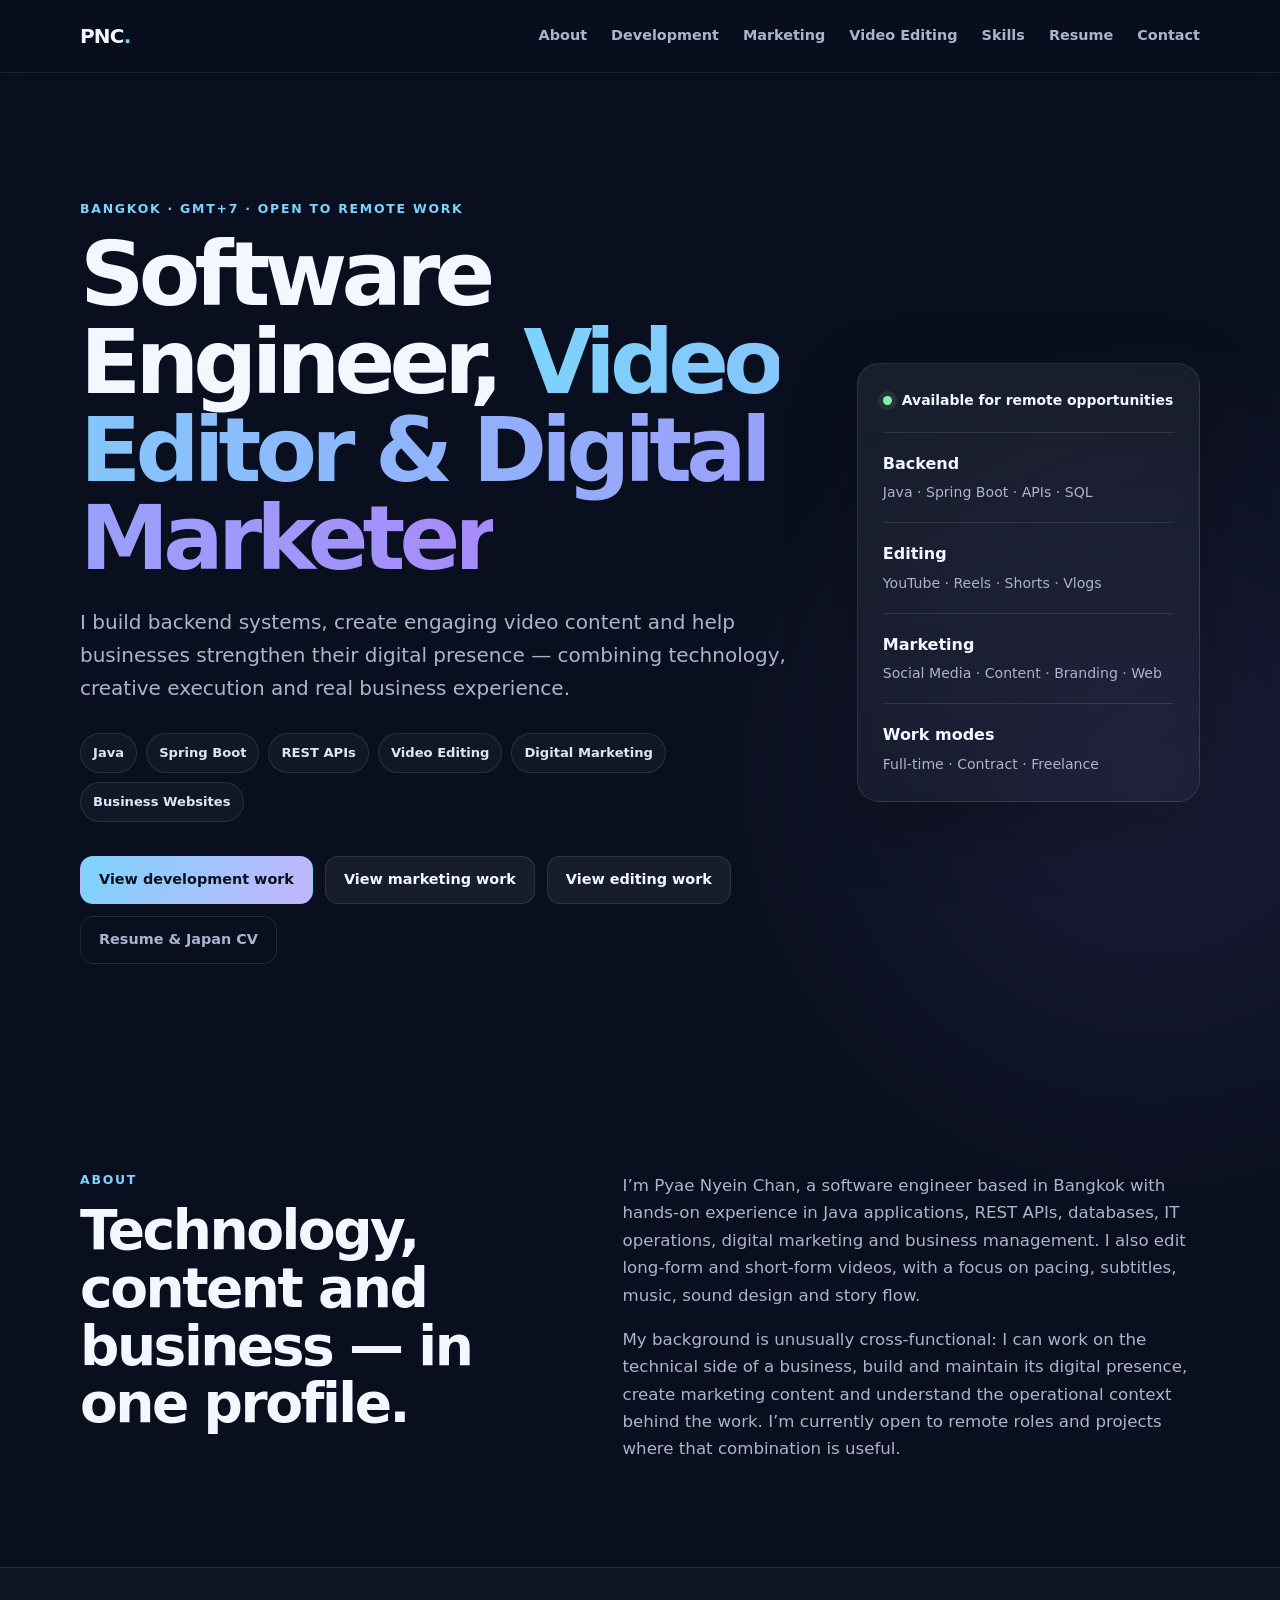
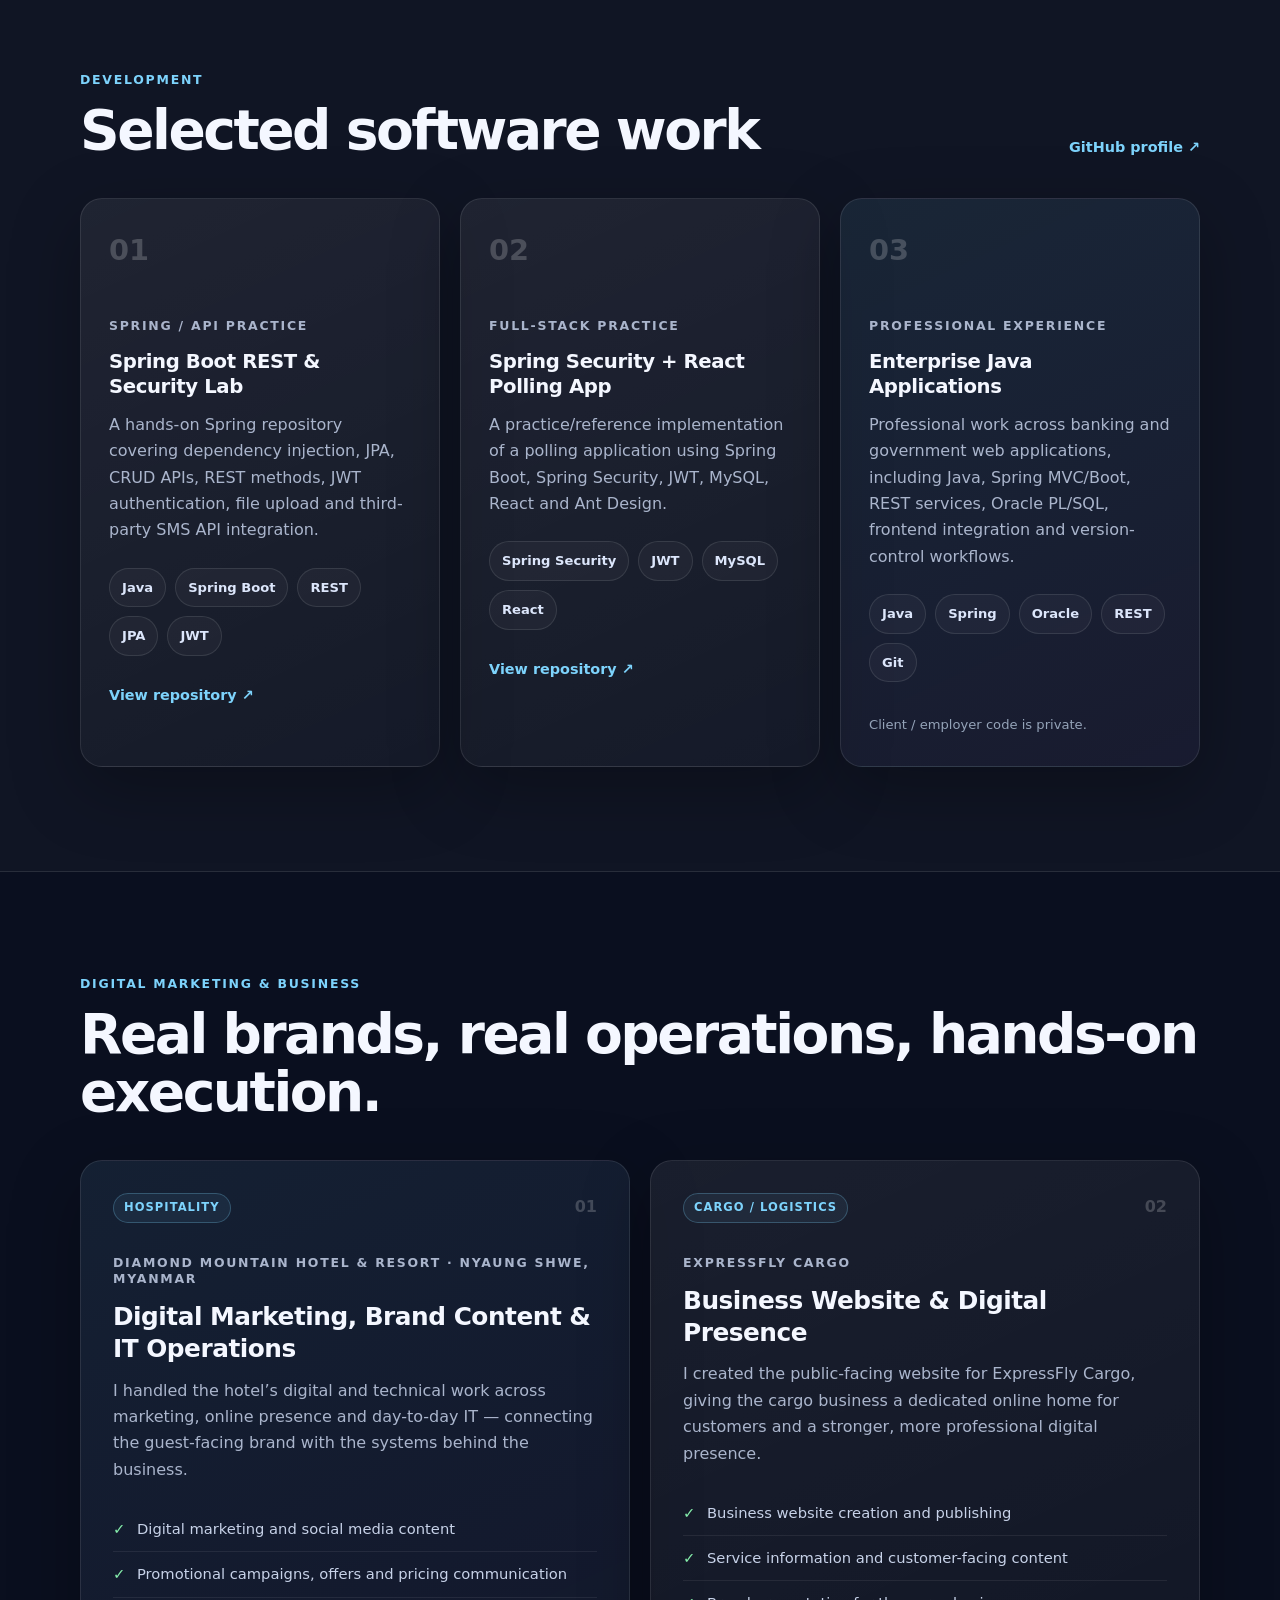
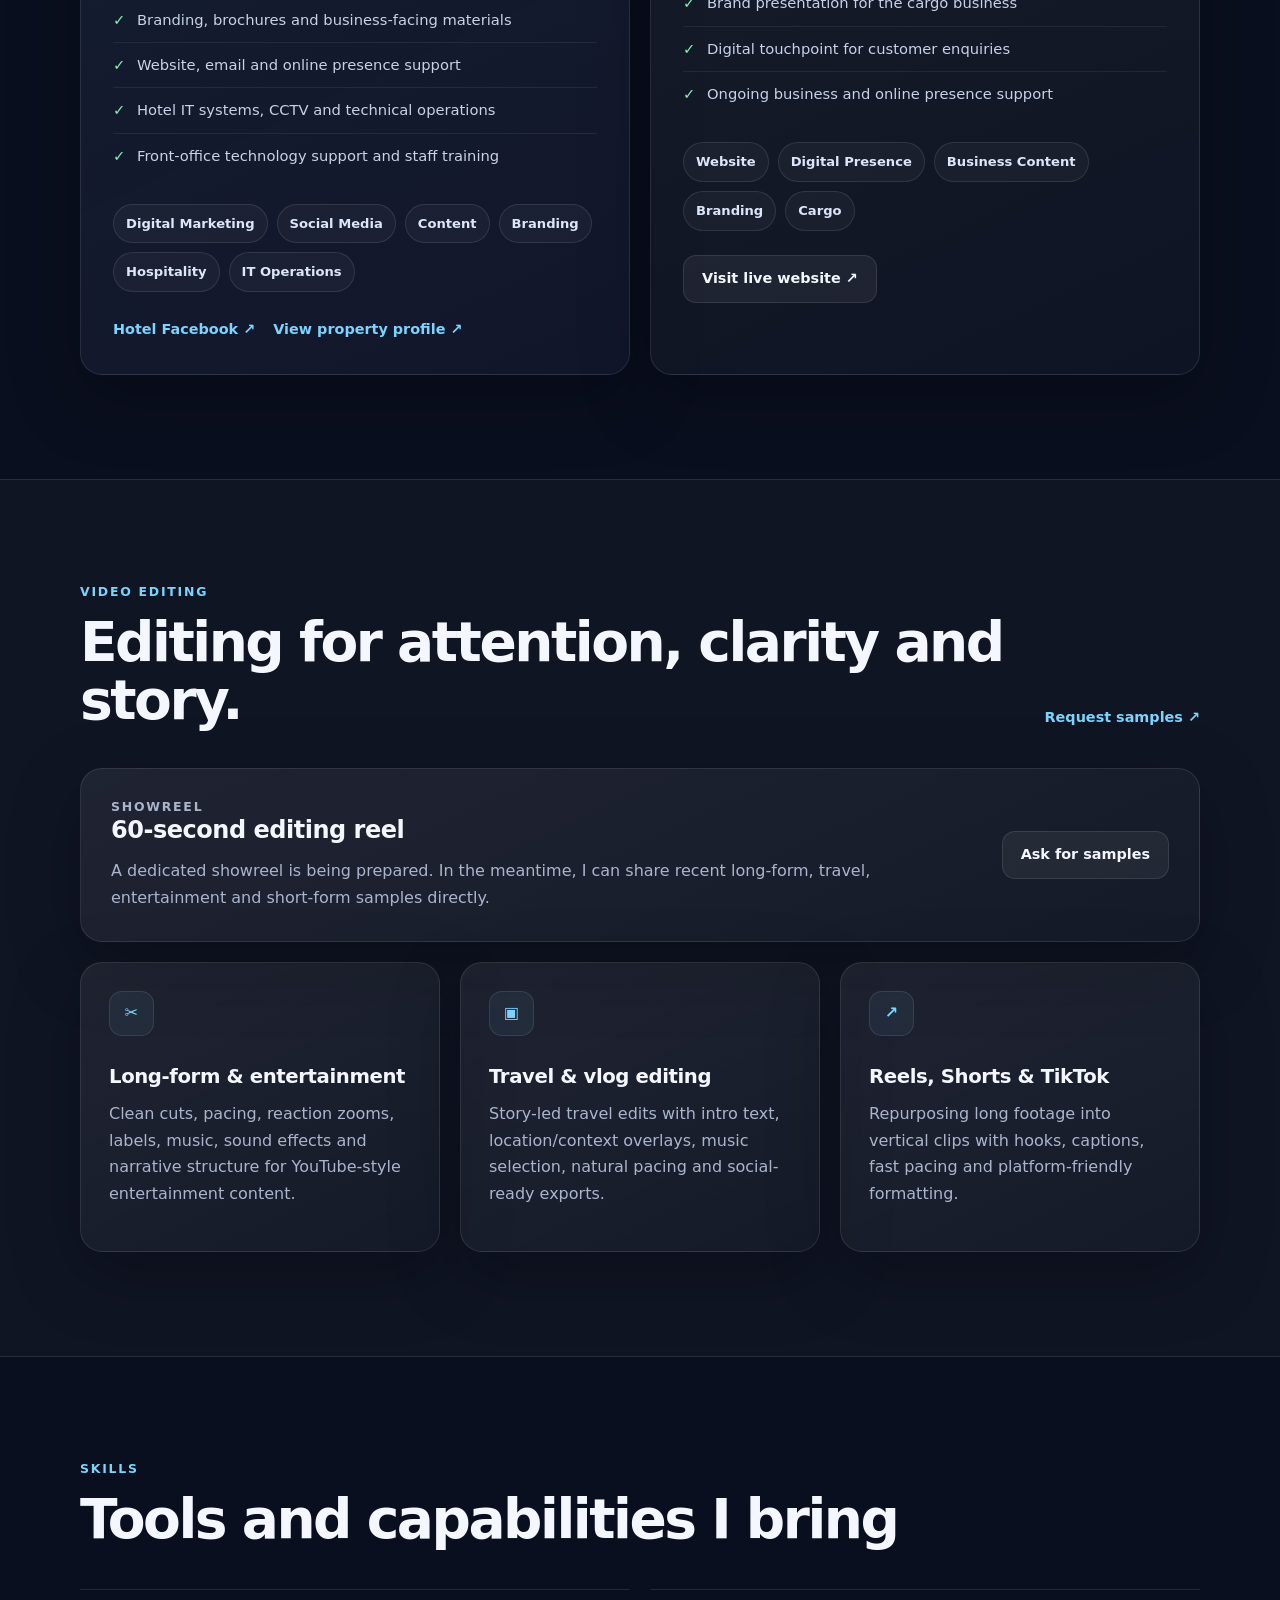
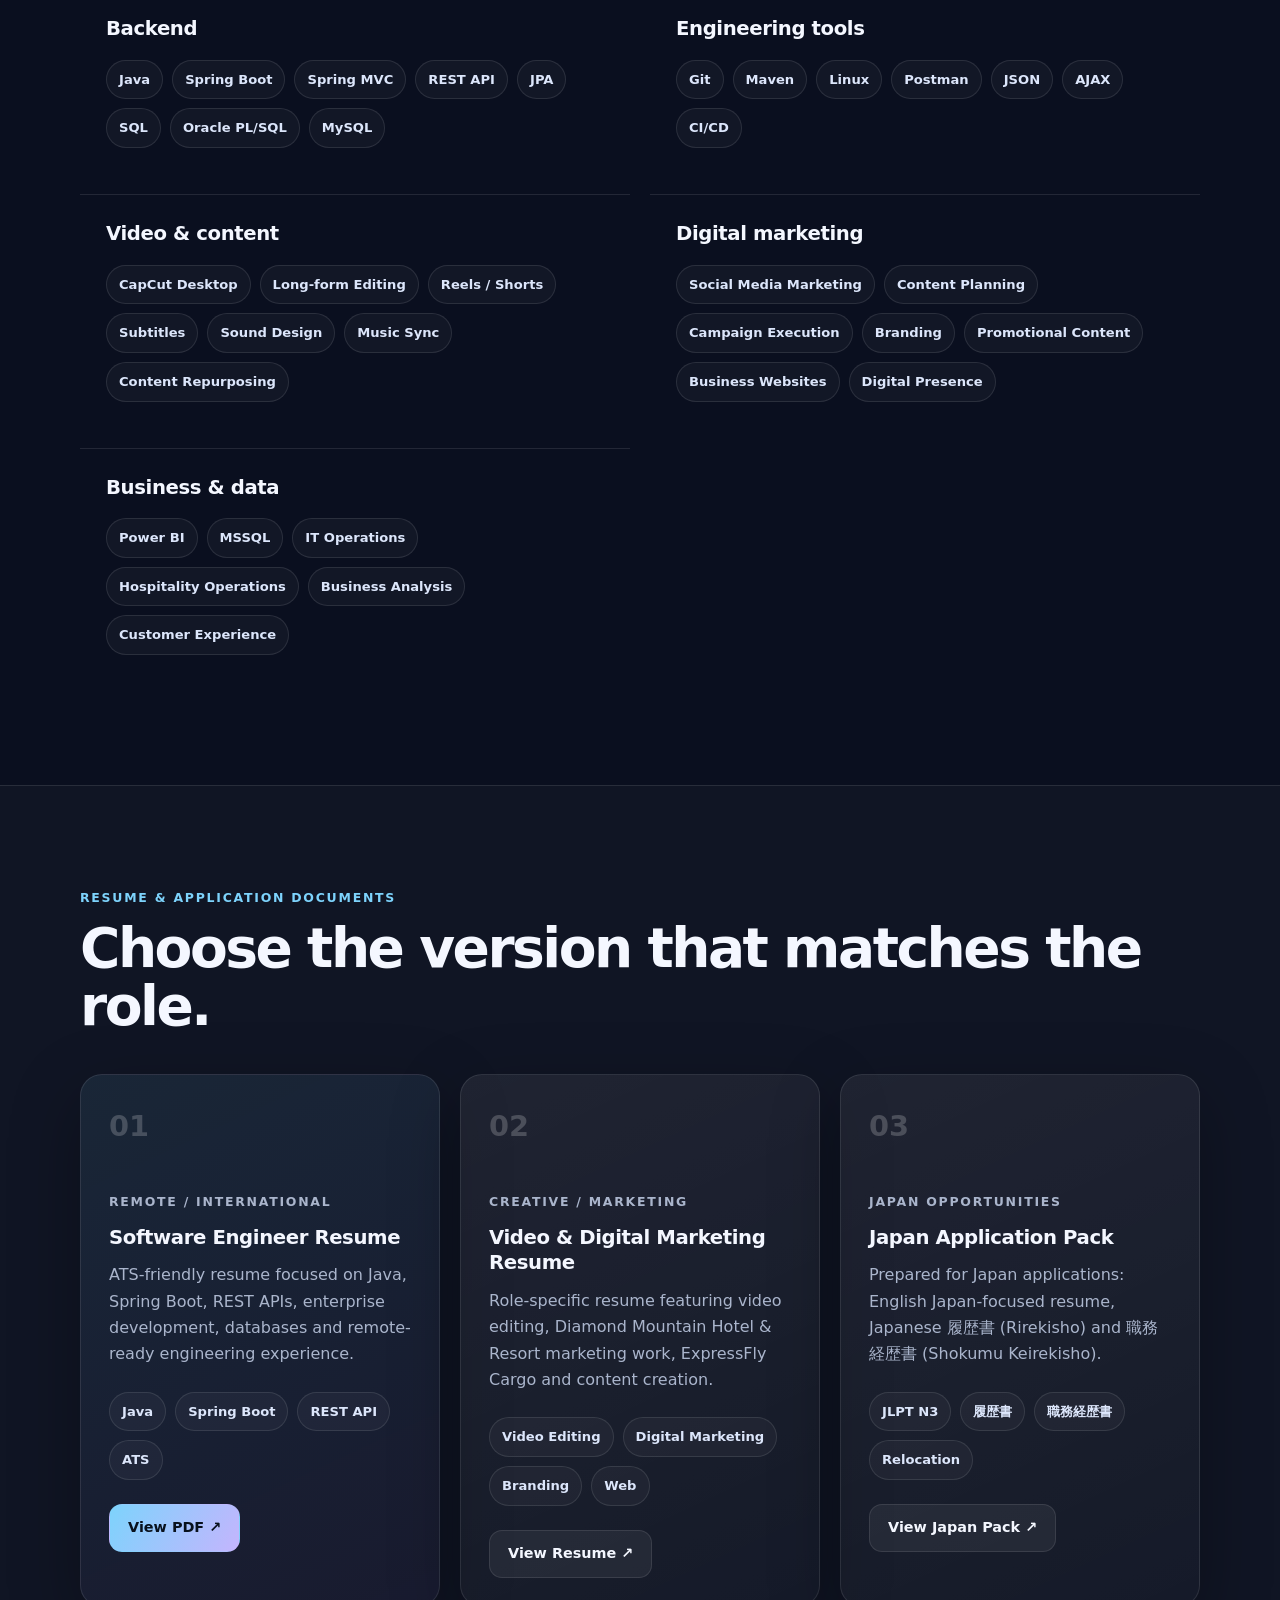
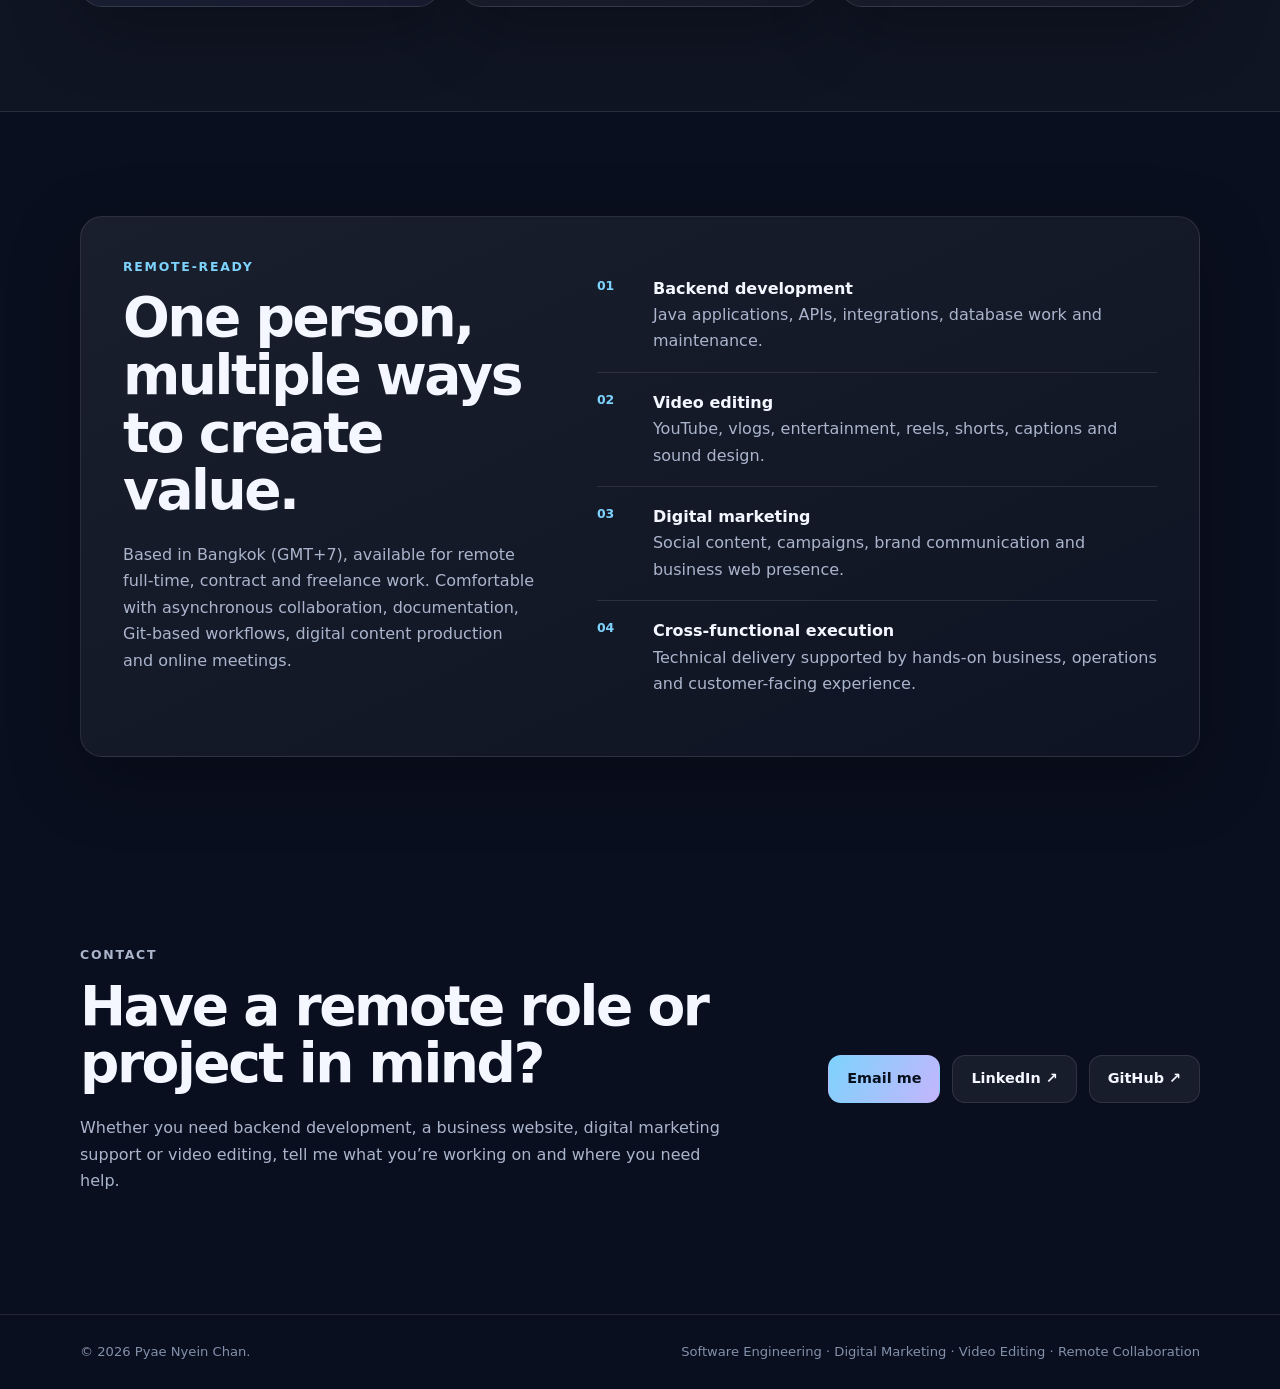
==== commit 4ec2921e: "Add resume and Japan application section" ====
--- a/index.html
+++ b/index.html
@@ -43,6 +43,7 @@
         <a href="#marketing">Marketing</a>
         <a href="#video">Video Editing</a>
         <a href="#skills">Skills</a>
+        <a href="#resume">Resume</a>
         <a href="#contact">Contact</a>
       </nav>
     </div>
@@ -62,7 +63,7 @@
             <a class="btn btn-primary" href="#development">View development work</a>
             <a class="btn btn-secondary" href="#marketing">View marketing work</a>
             <a class="btn btn-secondary" href="#video">View editing work</a>
-            <a class="btn btn-ghost" href="https://drive.google.com/file/d/1lWsnVQkc0dDXH1TyvcfVsd8T-9ua2sts/view?usp=sharing" target="_blank" rel="noreferrer">View resume ↗</a>
+            <a class="btn btn-ghost" href="#resume">Resume &amp; Japan CV</a>
           </div>
         </div>
         <aside class="hero-card" aria-label="Availability summary">
@@ -186,7 +187,7 @@
             <p class="section-kicker">Video Editing</p>
             <h2>Editing for attention, clarity and story.</h2>
           </div>
-          <a class="text-link" href="mailto:pyaenyeinchan97@mail.com?subject=Video%20Editing%20Samples">Request samples ↗</a>
+          <a class="text-link" href="mailto:pyaenyeinchan97@gmail.com?subject=Video%20Editing%20Samples">Request samples ↗</a>
         </div>
 
         <div class="showreel-banner">
@@ -195,7 +196,7 @@
             <h3>60-second editing reel</h3>
             <p>A dedicated showreel is being prepared. In the meantime, I can share recent long-form, travel, entertainment and short-form samples directly.</p>
           </div>
-          <a class="btn btn-secondary" href="mailto:pyaenyeinchan97@mail.com?subject=Showreel%20Request">Ask for samples</a>
+          <a class="btn btn-secondary" href="mailto:pyaenyeinchan97@gmail.com?subject=Showreel%20Request">Ask for samples</a>
         </div>
 
         <div class="cards cards-3 video-cards">
@@ -247,7 +248,46 @@
       </div>
     </section>
 
-    <section class="section section-alt" id="remote">
+    <section class="section section-alt" id="resume">
+      <div class="container">
+        <div class="section-head">
+          <div>
+            <p class="section-kicker">Resume & Application Documents</p>
+            <h2>Choose the version that matches the role.</h2>
+          </div>
+        </div>
+        <div class="cards cards-3">
+          <article class="card project-card featured-card">
+            <div class="card-number">01</div>
+            <p class="card-label">Remote / International</p>
+            <h3>Software Engineer Resume</h3>
+            <p>ATS-friendly resume focused on Java, Spring Boot, REST APIs, enterprise development, databases and remote-ready engineering experience.</p>
+            <div class="chips"><span>Java</span><span>Spring Boot</span><span>REST API</span><span>ATS</span></div>
+            <a class="btn btn-primary" href="https://drive.google.com/file/d/1lWsnVQkc0dDXH1TyvcfVsd8T-9ua2sts/view?usp=sharing" target="_blank" rel="noreferrer">View PDF ↗</a>
+          </article>
+
+          <article class="card project-card">
+            <div class="card-number">02</div>
+            <p class="card-label">Creative / Marketing</p>
+            <h3>Video & Digital Marketing Resume</h3>
+            <p>Role-specific resume featuring video editing, Diamond Mountain Hotel & Resort marketing work, ExpressFly Cargo and content creation.</p>
+            <div class="chips"><span>Video Editing</span><span>Digital Marketing</span><span>Branding</span><span>Web</span></div>
+            <a class="btn btn-secondary" href="/resume/video-digital-marketing.html" target="_blank" rel="noreferrer">View Resume ↗</a>
+          </article>
+
+          <article class="card project-card">
+            <div class="card-number">03</div>
+            <p class="card-label">Japan Opportunities</p>
+            <h3>Japan Application Pack</h3>
+            <p>Prepared for Japan applications: English Japan-focused resume, Japanese 履歴書 (Rirekisho) and 職務経歴書 (Shokumu Keirekisho).</p>
+            <div class="chips"><span>JLPT N3</span><span>履歴書</span><span>職務経歴書</span><span>Relocation</span></div>
+            <a class="btn btn-secondary" href="https://drive.google.com/file/d/13zrsCsnue_lCtBv5ge187_FTfDiwibAA/view?usp=sharing" target="_blank" rel="noreferrer">View Japan Pack ↗</a>
+          </article>
+        </div>
+      </div>
+    </section>
+
+    <section class="section" id="remote">
       <div class="container remote-panel">
         <div>
           <p class="section-kicker">Remote-ready</p>
@@ -271,7 +311,7 @@
           <p>Whether you need backend development, a business website, digital marketing support or video editing, tell me what you’re working on and where you need help.</p>
         </div>
         <div class="contact-actions">
-          <a class="btn btn-primary" href="mailto:pyaenyeinchan97@mail.com">Email me</a>
+          <a class="btn btn-primary" href="mailto:pyaenyeinchan97@gmail.com">Email me</a>
           <a class="btn btn-secondary" href="https://www.linkedin.com/in/pyaenyeinchan" target="_blank" rel="noreferrer">LinkedIn ↗</a>
           <a class="btn btn-secondary" href="https://github.com/pyaenyeinchan" target="_blank" rel="noreferrer">GitHub ↗</a>
         </div>
@@ -288,4 +328,4 @@
 
   <script src="script.js"></script>
 </body>
-</html>
+</html>
--- a/styles.css
+++ b/styles.css
@@ -42,8 +42,8 @@
 .nav-wrap { min-height: 72px; display: flex; align-items: center; justify-content: space-between; gap: 24px; }
 .brand { font-size: 1.25rem; font-weight: 800; letter-spacing: -.04em; }
 .brand span { color: var(--accent); }
-.nav { display: flex; align-items: center; gap: 28px; }
-.nav a { color: var(--muted); font-size: .93rem; font-weight: 600; transition: .2s ease; }
+.nav { display: flex; align-items: center; gap: 24px; }
+.nav a { color: var(--muted); font-size: .9rem; font-weight: 600; transition: .2s ease; }
 .nav a:hover { color: var(--text); }
 .menu-button { display: none; color: var(--text); background: none; border: 0; font-size: 1.45rem; cursor: pointer; }
 
@@ -59,7 +59,7 @@
   letter-spacing: .14em;
 }
 h1, h2, h3, p { margin-top: 0; }
-h1 { margin-bottom: 24px; font-size: clamp(3rem, 7vw, 5.8rem); line-height: .98; letter-spacing: -.065em; max-width: 900px; }
+h1 { margin-bottom: 24px; font-size: clamp(3rem, 7vw, 5.8rem); line-height: .98; letter-spacing: -.065em; max-width: 940px; }
 h1 span { color: transparent; background: linear-gradient(90deg, var(--accent), var(--accent-2)); -webkit-background-clip: text; background-clip: text; }
 h2 { margin-bottom: 22px; font-size: clamp(2rem, 4.3vw, 3.5rem); line-height: 1.05; letter-spacing: -.045em; }
 h3 { margin-bottom: 12px; font-size: 1.23rem; line-height: 1.3; letter-spacing: -.02em; }
@@ -116,14 +116,42 @@
 .section-head h2 { margin-bottom: 0; }
 .text-link { color: var(--accent); font-weight: 700; font-size: .9rem; white-space: nowrap; }
 .cards { display: grid; gap: 20px; }
+.cards-2 { grid-template-columns: repeat(2, minmax(0,1fr)); }
 .cards-3 { grid-template-columns: repeat(3, minmax(0,1fr)); }
 .card { position: relative; padding: 28px; min-height: 100%; }
 .card p { color: var(--muted); }
 .card-number { margin-bottom: 44px; color: rgba(255,255,255,.20); font-size: 1.8rem; font-weight: 800; }
+.card-number.compact { margin: 0; font-size: 1rem; }
 .project-card .chips { margin: 24px 0; }
 .card-link { display: inline-block; margin-top: 4px; color: var(--accent); font-size: .9rem; font-weight: 800; }
 .card-note { display: inline-block; margin-top: 8px; color: #94a3b8; font-size: .82rem; }
 .featured-card { background: linear-gradient(155deg, rgba(125,211,252,.09), rgba(167,139,250,.055)); }
+
+.case-studies { align-items: stretch; }
+.case-card { padding: 32px; }
+.case-card h3 { font-size: 1.55rem; max-width: 520px; }
+.case-topline { display: flex; align-items: center; justify-content: space-between; gap: 18px; margin-bottom: 32px; }
+.case-badge {
+  display: inline-flex;
+  align-items: center;
+  min-height: 30px;
+  padding: 0 10px;
+  border: 1px solid rgba(125,211,252,.26);
+  border-radius: 999px;
+  background: rgba(125,211,252,.07);
+  color: var(--accent);
+  font-size: .72rem;
+  font-weight: 800;
+  text-transform: uppercase;
+  letter-spacing: .09em;
+}
+.case-list { margin: 24px 0; padding: 0; list-style: none; }
+.case-list li { position: relative; padding: 10px 0 10px 24px; border-bottom: 1px solid rgba(255,255,255,.07); color: #c7d2e8; font-size: .92rem; }
+.case-list li:last-child { border-bottom: 0; }
+.case-list li::before { content: "✓"; position: absolute; left: 0; color: var(--good); font-weight: 800; }
+.case-card .chips { margin: 26px 0 22px; }
+.case-links { display: flex; flex-wrap: wrap; gap: 18px; align-items: center; }
+.case-links .btn { margin-top: 2px; }
 
 .showreel-banner { display: flex; align-items: center; justify-content: space-between; gap: 28px; margin-bottom: 20px; padding: 30px; }
 .showreel-banner h3 { font-size: 1.5rem; }
@@ -150,10 +178,15 @@
 .footer-wrap { display: flex; justify-content: space-between; gap: 20px; }
 .footer-wrap p { margin: 0; }
 
+@media (max-width: 1000px) {
+  .nav { gap: 17px; }
+  .nav a { font-size: .84rem; }
+}
+
 @media (max-width: 900px) {
   .hero-grid, .split, .remote-panel { grid-template-columns: 1fr; }
   .hero-grid, .split { gap: 42px; }
-  .cards-3 { grid-template-columns: 1fr; }
+  .cards-2, .cards-3 { grid-template-columns: 1fr; }
   .skill-grid { grid-template-columns: 1fr; }
   .contact-wrap { align-items: flex-start; flex-direction: column; }
 }
@@ -162,7 +195,7 @@
   .container { width: min(100% - 28px, 1120px); }
   .section { padding: 78px 0; }
   .hero { padding-top: 92px; }
-  h1 { font-size: clamp(2.65rem, 14vw, 4.4rem); }
+  h1 { font-size: clamp(2.55rem, 13vw, 4.2rem); }
   .menu-button { display: block; }
   .nav {
     display: none;
@@ -183,9 +216,11 @@
   .nav a { padding: 11px 8px; }
   .section-head, .showreel-banner, .footer-wrap { align-items: flex-start; flex-direction: column; }
   .remote-panel { padding: 28px 22px; gap: 26px; }
-  .card { padding: 24px; }
+  .card, .case-card { padding: 24px; }
   .card-number { margin-bottom: 26px; }
   .actions .btn, .contact-actions .btn { width: 100%; }
+  .case-links { align-items: stretch; flex-direction: column; }
+  .case-links .btn { width: 100%; }
 }
 
 @media (prefers-reduced-motion: reduce) {
